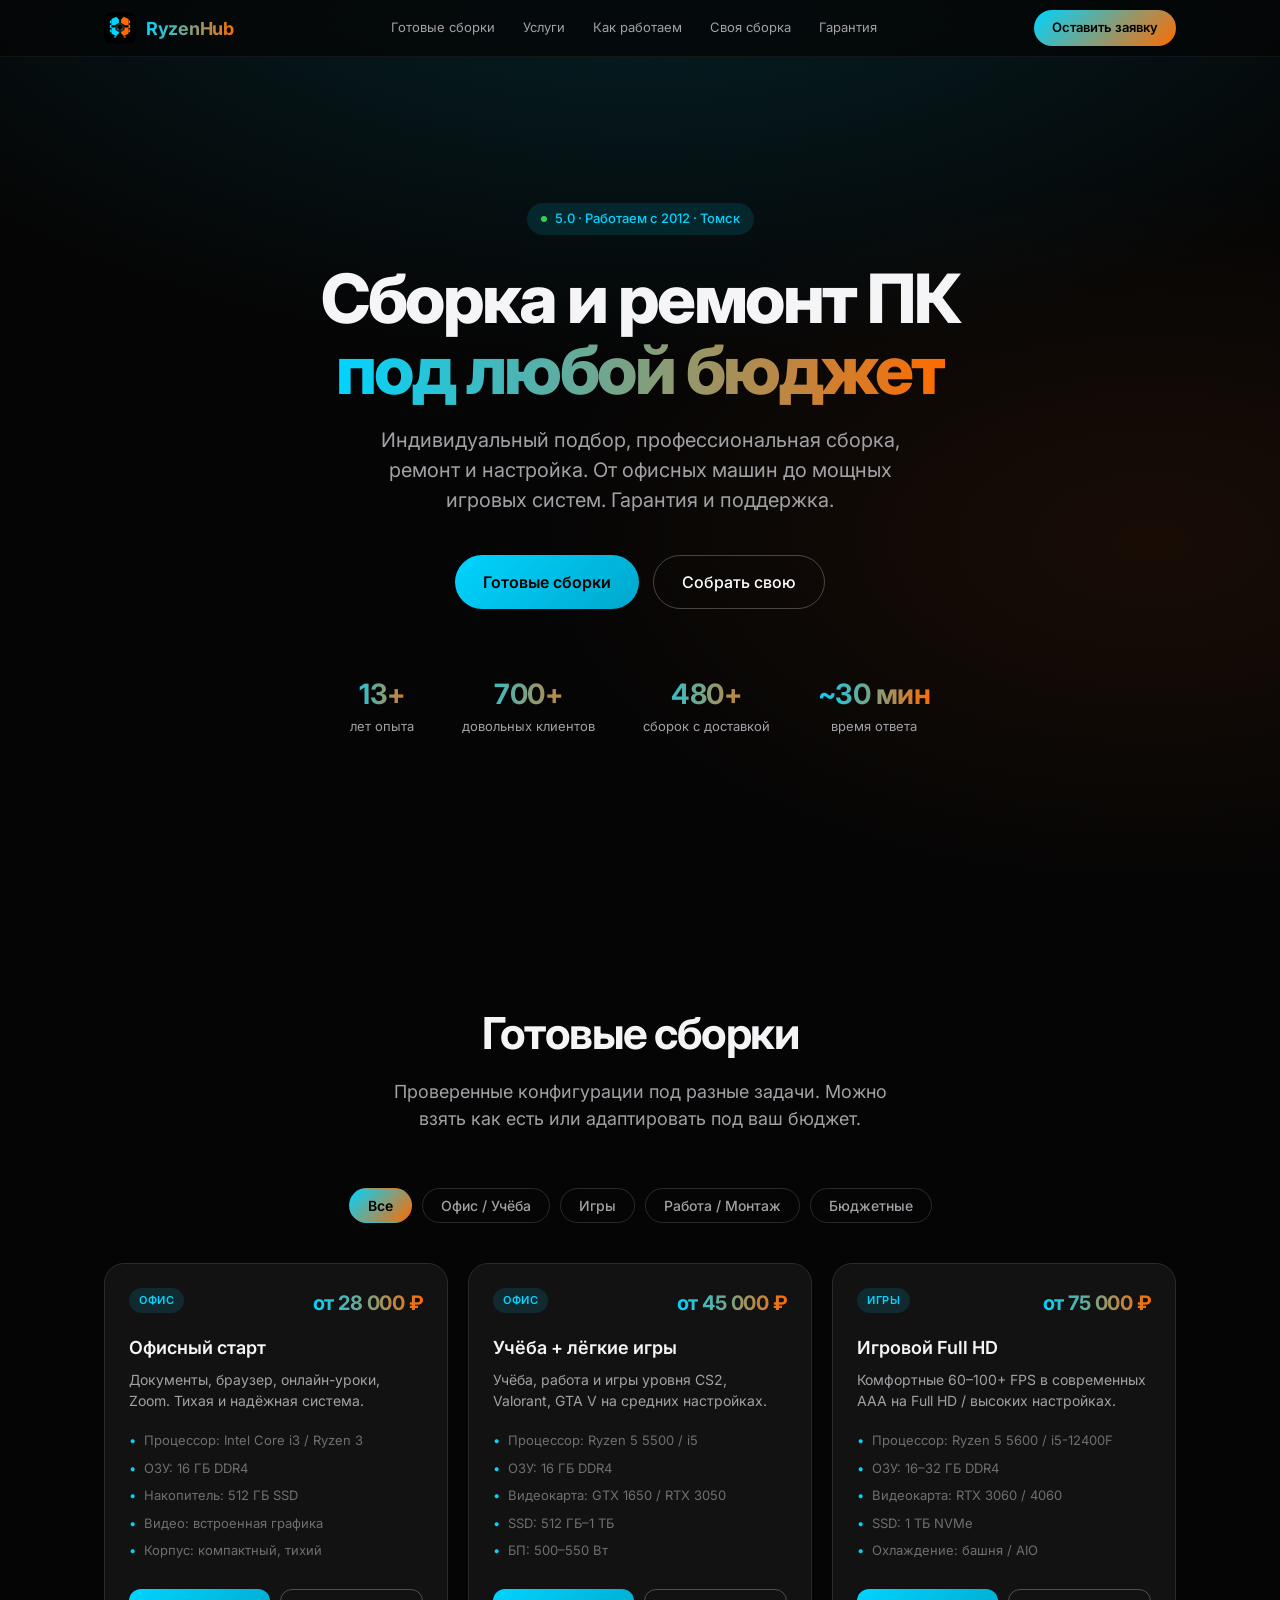
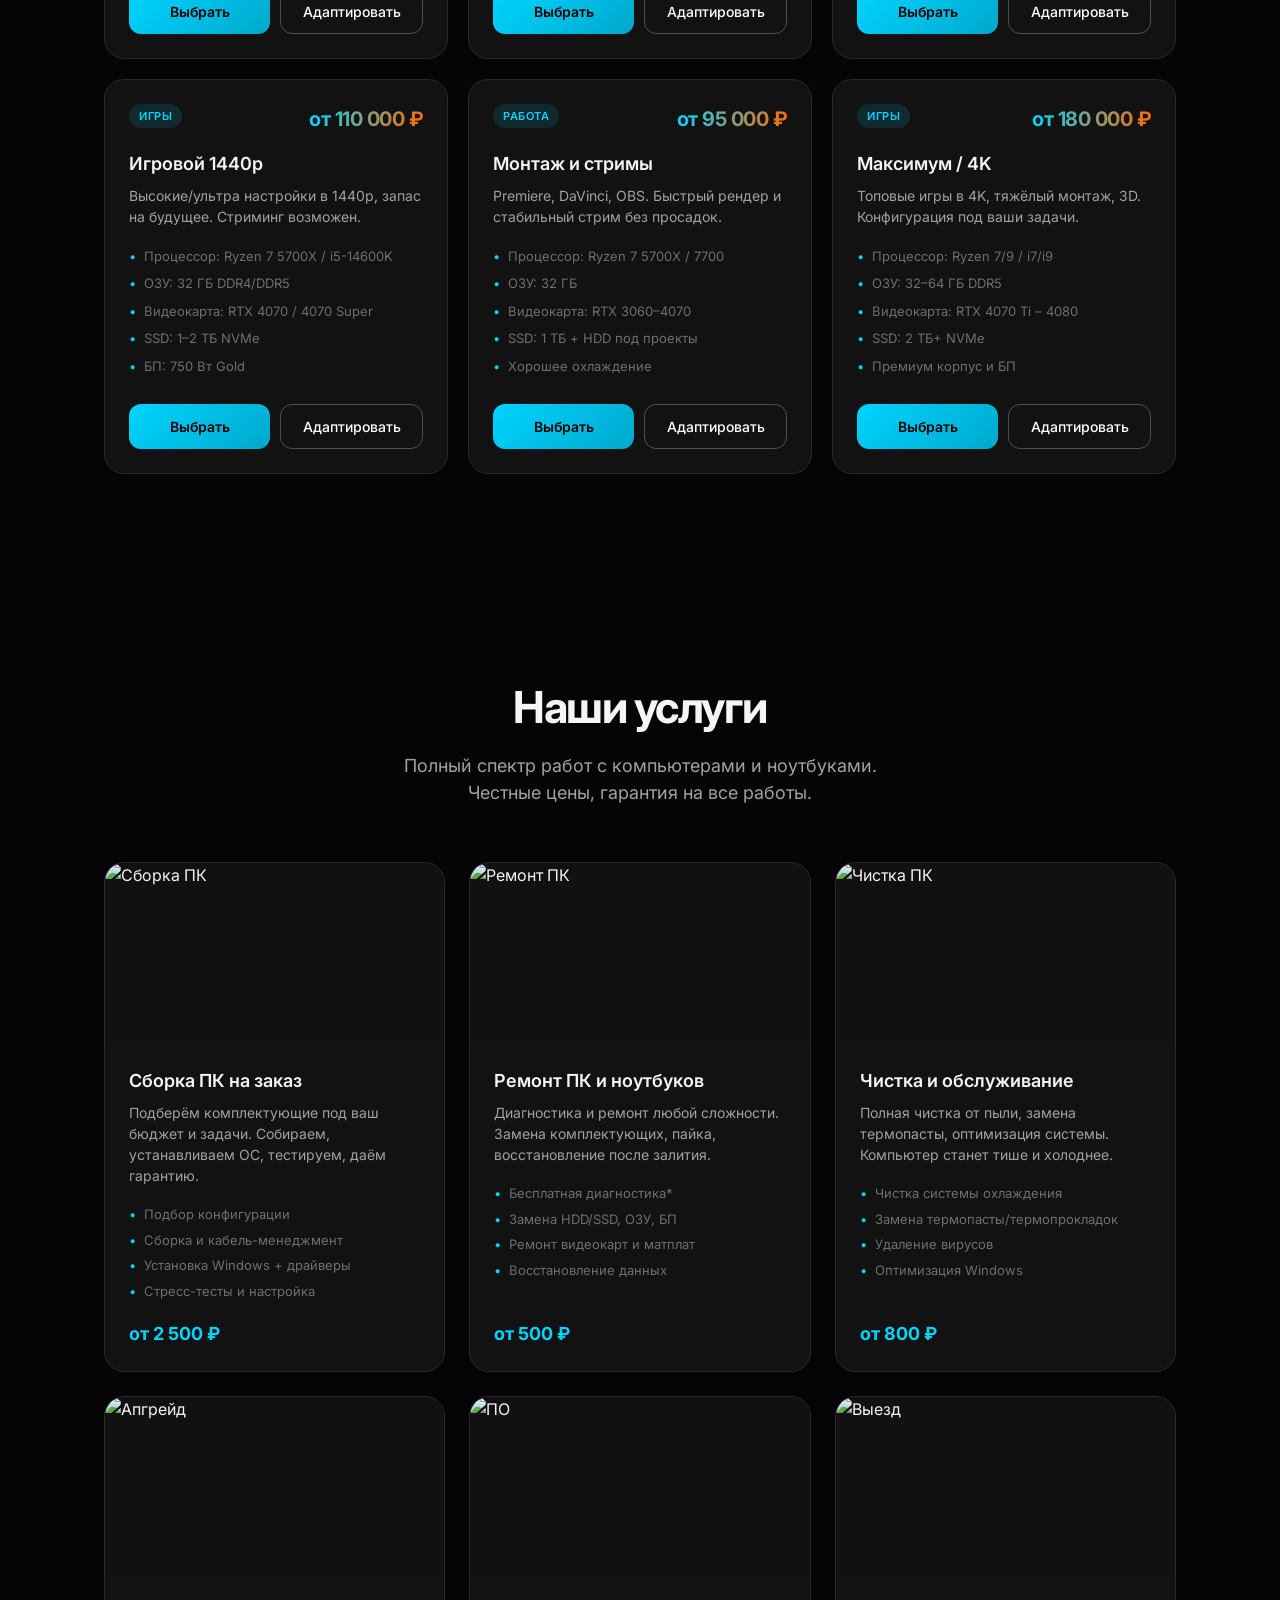
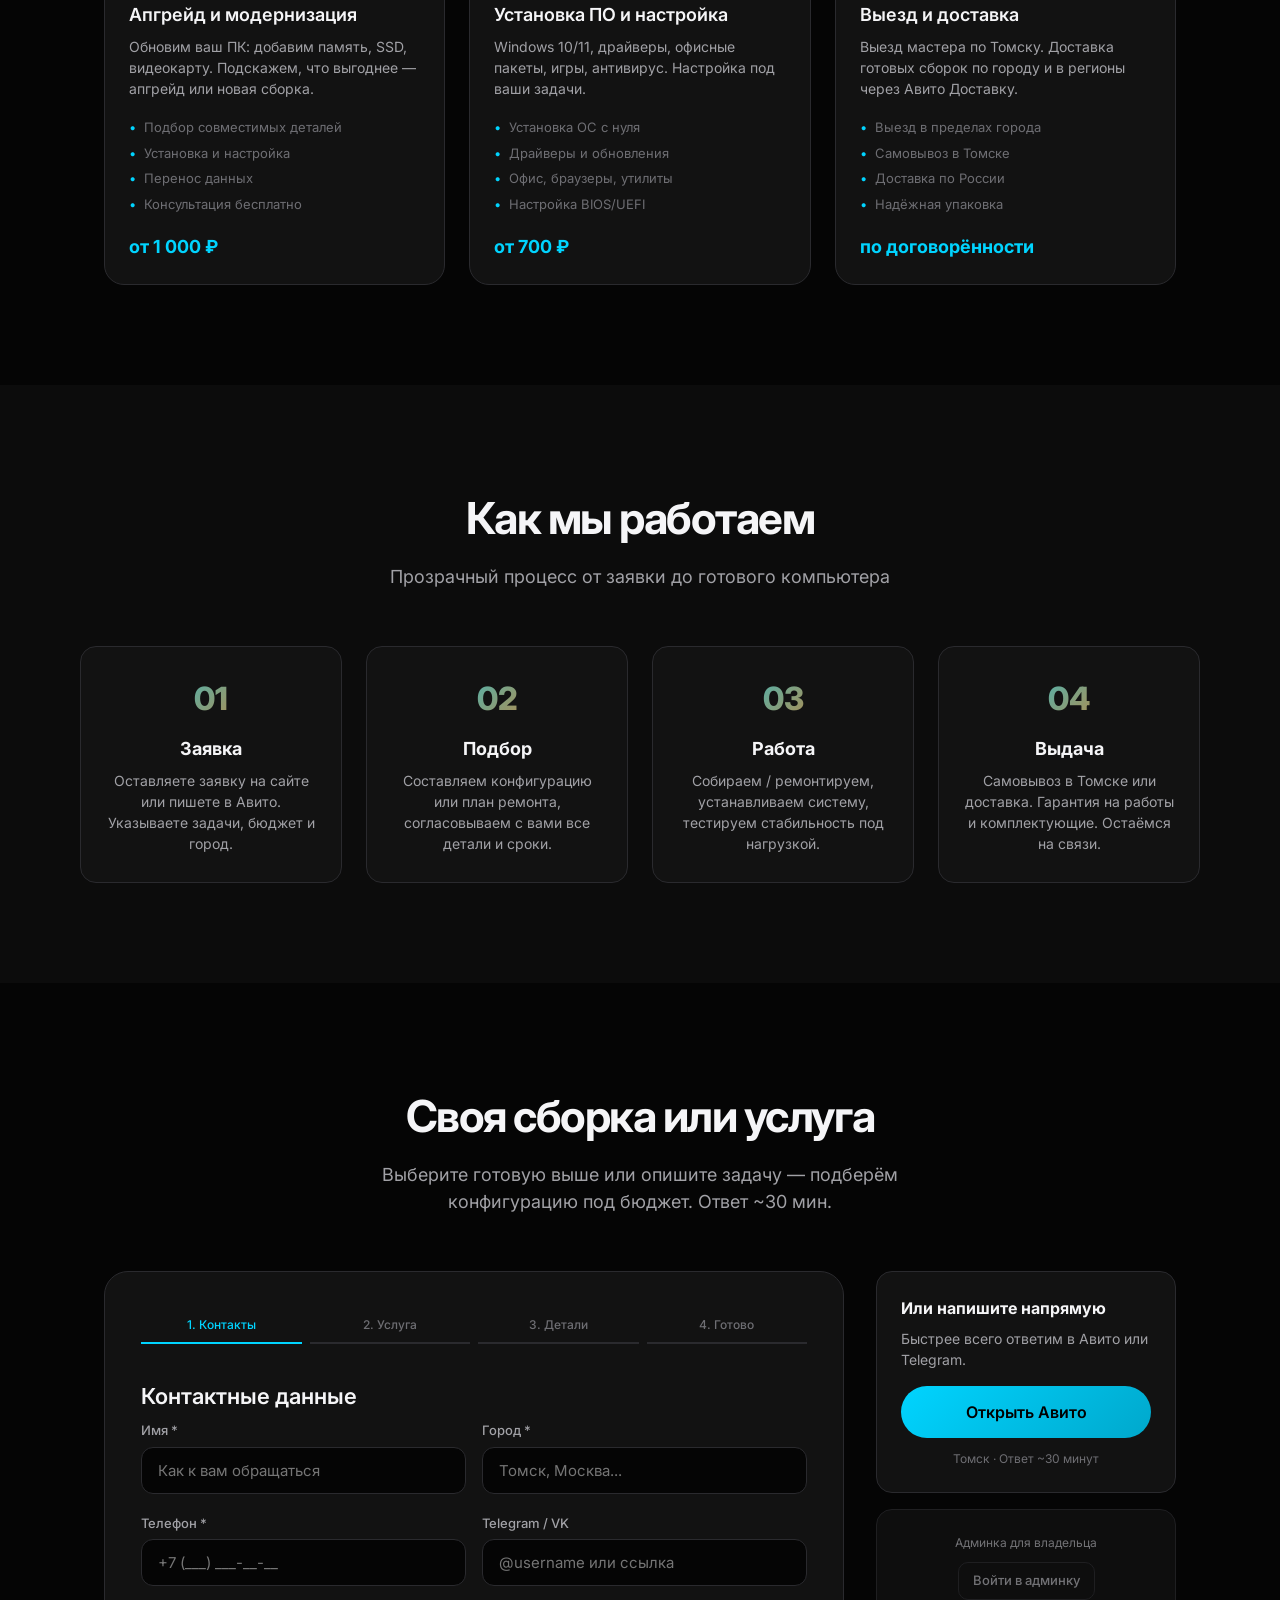
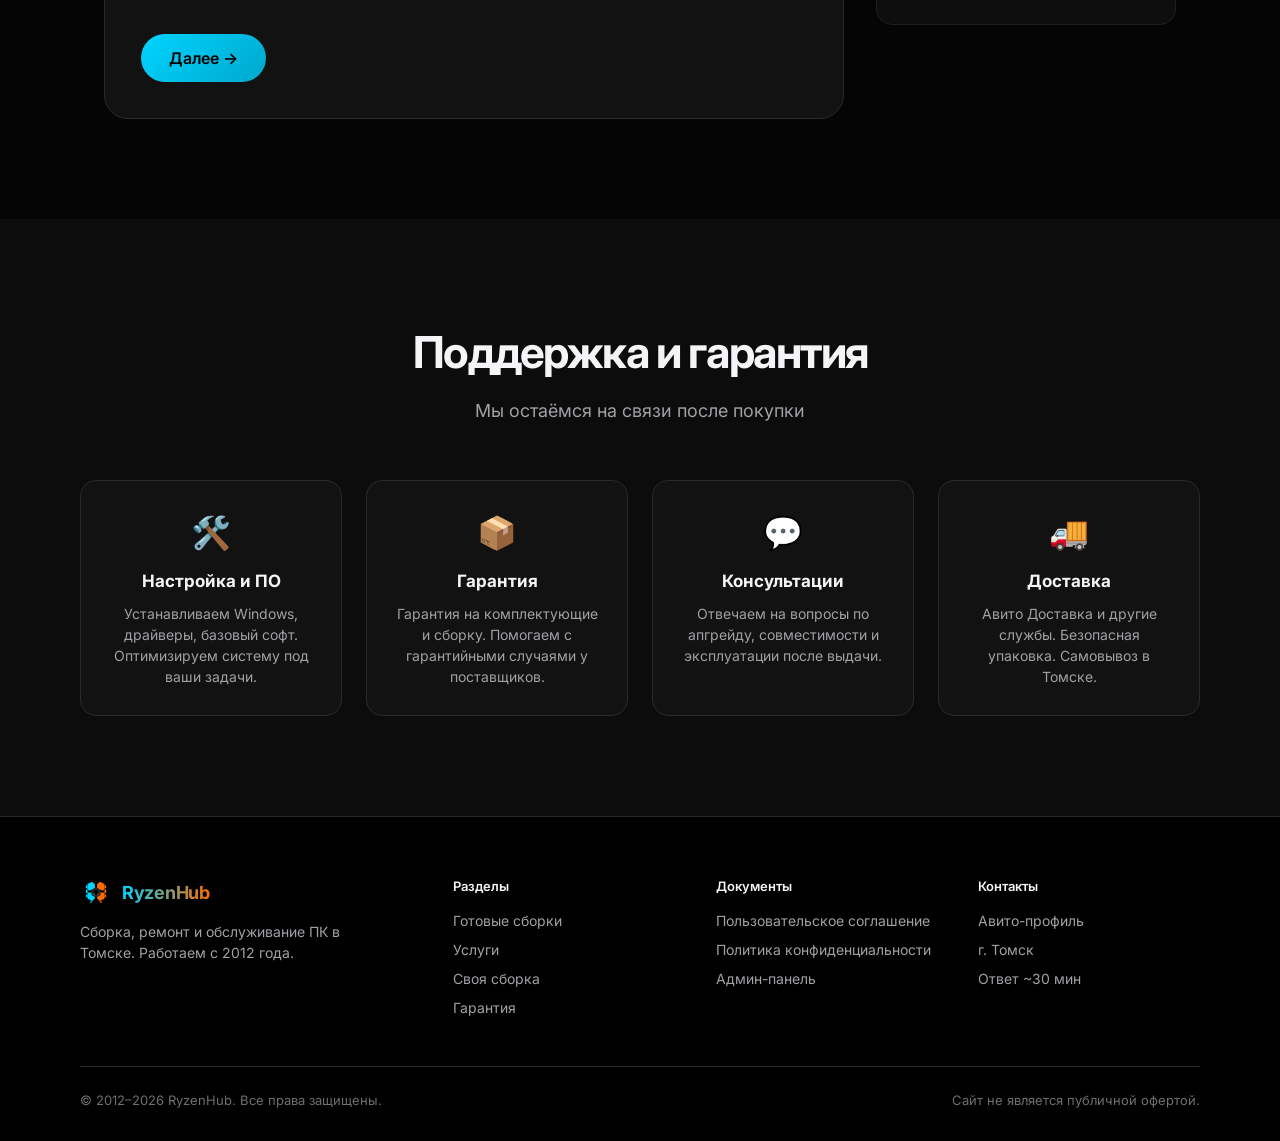
==== index.html @ 4b6b9cd9 "Add files via upload" ====
<!DOCTYPE html>
<html lang="ru">
<head>
  <meta charset="UTF-8">
  <meta name="viewport" content="width=device-width, initial-scale=1.0">
  <title>RyzenHub — Сборка и ремонт ПК в Томске | Под любой бюджет</title>
  <meta name="description" content="Профессиональная сборка, ремонт и обслуживание компьютеров в Томске. Подбор комплектующих, чистка, установка Windows, апгрейд. Гарантия. Работаем с 2012 года.">
  <meta property="og:title" content="RyzenHub — Сборка и ремонт ПК">
  <meta property="og:description" content="Сборка ПК на заказ, ремонт, чистка, апгрейд. Томск и вся Россия.">
  <meta property="og:type" content="website">
  <link rel="preconnect" href="https://fonts.googleapis.com">
  <link href="https://fonts.googleapis.com/css2?family=Inter:wght@300;400;500;600;700;800&display=swap" rel="stylesheet">
  <link rel="stylesheet" href="styles.css">
  <link rel="icon" href="data:image/svg+xml,<svg xmlns='http://www.w3.org/2000/svg' viewBox='0 0 100 100'><circle cx='50' cy='50' r='45' fill='%23000'/><path d='M30 40 L50 25 L70 40 L70 60 L50 75 L30 60 Z' fill='%2300d4ff'/><path d='M50 25 L70 40 L70 60 L50 75' fill='%23ff6b00'/></svg>">
</head>
<body>
  <header class="header">
    <nav class="nav">
      <a href="index.html" class="logo">
        <img src="logo.svg" alt="RyzenHub" class="logo-img" onerror="this.style.display='none'">
        <span class="logo-text">RyzenHub</span>
      </a>
      <div class="nav-links">
        <a href="#builds">Готовые сборки</a>
        <a href="#services">Услуги</a>
        <a href="#process">Как работаем</a>
        <a href="#order">Своя сборка</a>
        <a href="#support">Гарантия</a>
      </div>
      <a href="#order" class="nav-cta">Оставить заявку</a>
      <button class="mobile-menu-btn" id="mobileMenuBtn" aria-label="Меню">
        <span></span><span></span><span></span>
      </button>
    </nav>
    <div class="mobile-menu" id="mobileMenu">
      <a href="#builds">Готовые сборки</a>
      <a href="#services">Услуги</a>
      <a href="#process">Как работаем</a>
      <a href="#order">Своя сборка</a>
      <a href="#support">Гарантия</a>
      <a href="#order" class="nav-cta">Оставить заявку</a>
    </div>
  </header>

  <section class="hero">
    <div class="hero-bg"></div>
    <div class="hero-content">
      <div class="hero-badge">
        <span class="badge-dot"></span>
        5.0 · Работаем с 2012 · Томск
      </div>
      <h1>Сборка и ремонт ПК<br><span class="gradient-text">под любой бюджет</span></h1>
      <p class="hero-subtitle">
        Индивидуальный подбор, профессиональная сборка, ремонт и настройка.
        От офисных машин до мощных игровых систем. Гарантия и поддержка.
      </p>
      <div class="hero-buttons">
        <a href="#builds" class="btn btn-primary">Готовые сборки</a>
        <a href="#order" class="btn btn-secondary">Собрать свою</a>
      </div>
      <div class="hero-stats">
        <div class="stat">
          <div class="stat-value">13+</div>
          <div class="stat-label">лет опыта</div>
        </div>
        <div class="stat">
          <div class="stat-value">700+</div>
          <div class="stat-label">довольных клиентов</div>
        </div>
        <div class="stat">
          <div class="stat-value">480+</div>
          <div class="stat-label">сборок с доставкой</div>
        </div>
        <div class="stat">
          <div class="stat-value">~30 мин</div>
          <div class="stat-label">время ответа</div>
        </div>
      </div>
    </div>
  </section>

  <section class="section" id="builds">
    <div class="section-header">
      <h2>Готовые сборки</h2>
      <p>Проверенные конфигурации под разные задачи. Можно взять как есть или адаптировать под ваш бюджет.</p>
    </div>

    <div class="builds-filter">
      <button class="filter-btn active" data-filter="all">Все</button>
      <button class="filter-btn" data-filter="office">Офис / Учёба</button>
      <button class="filter-btn" data-filter="gaming">Игры</button>
      <button class="filter-btn" data-filter="workstation">Работа / Монтаж</button>
      <button class="filter-btn" data-filter="budget">Бюджетные</button>
    </div>

    <div class="builds-grid" id="buildsGrid"></div>
  </section>

  <section class="section" id="services">
    <div class="section-header">
      <h2>Наши услуги</h2>
      <p>Полный спектр работ с компьютерами и ноутбуками. Честные цены, гарантия на все работы.</p>
    </div>

    <div class="services-grid">
      <article class="service-card">
        <div class="service-img">
          <img src="https://images.unsplash.com/photo-1593640408182-31c70c8268f5?w=600&q=80" alt="Сборка ПК" loading="lazy">
        </div>
        <div class="service-body">
          <h3>Сборка ПК на заказ</h3>
          <p>Подберём комплектующие под ваш бюджет и задачи. Собираем, устанавливаем ОС, тестируем, даём гарантию.</p>
          <ul class="service-list">
            <li>Подбор конфигурации</li>
            <li>Сборка и кабель-менеджмент</li>
            <li>Установка Windows + драйверы</li>
            <li>Стресс-тесты и настройка</li>
          </ul>
          <div class="service-price">от 2 500 ₽</div>
        </div>
      </article>

      <article class="service-card">
        <div class="service-img">
          <img src="https://images.unsplash.com/photo-1587202372775-e229f172b9d7?w=600&q=80" alt="Ремонт ПК" loading="lazy">
        </div>
        <div class="service-body">
          <h3>Ремонт ПК и ноутбуков</h3>
          <p>Диагностика и ремонт любой сложности. Замена комплектующих, пайка, восстановление после залития.</p>
          <ul class="service-list">
            <li>Бесплатная диагностика*</li>
            <li>Замена HDD/SSD, ОЗУ, БП</li>
            <li>Ремонт видеокарт и матплат</li>
            <li>Восстановление данных</li>
          </ul>
          <div class="service-price">от 500 ₽</div>
        </div>
      </article>

      <article class="service-card">
        <div class="service-img">
          <img src="https://images.unsplash.com/photo-1625842268584-8f3296236761?w=600&q=80" alt="Чистка ПК" loading="lazy">
        </div>
        <div class="service-body">
          <h3>Чистка и обслуживание</h3>
          <p>Полная чистка от пыли, замена термопасты, оптимизация системы. Компьютер станет тише и холоднее.</p>
          <ul class="service-list">
            <li>Чистка системы охлаждения</li>
            <li>Замена термопасты/термопрокладок</li>
            <li>Удаление вирусов</li>
            <li>Оптимизация Windows</li>
          </ul>
          <div class="service-price">от 800 ₽</div>
        </div>
      </article>

      <article class="service-card">
        <div class="service-img">
          <img src="https://images.unsplash.com/photo-1518770660439-4636190af475?w=600&q=80" alt="Апгрейд" loading="lazy">
        </div>
        <div class="service-body">
          <h3>Апгрейд и модернизация</h3>
          <p>Обновим ваш ПК: добавим память, SSD, видеокарту. Подскажем, что выгоднее — апгрейд или новая сборка.</p>
          <ul class="service-list">
            <li>Подбор совместимых деталей</li>
            <li>Установка и настройка</li>
            <li>Перенос данных</li>
            <li>Консультация бесплатно</li>
          </ul>
          <div class="service-price">от 1 000 ₽</div>
        </div>
      </article>

      <article class="service-card">
        <div class="service-img">
          <img src="https://images.unsplash.com/photo-1550751827-4bd374c3f58b?w=600&q=80" alt="ПО" loading="lazy">
        </div>
        <div class="service-body">
          <h3>Установка ПО и настройка</h3>
          <p>Windows 10/11, драйверы, офисные пакеты, игры, антивирус. Настройка под ваши задачи.</p>
          <ul class="service-list">
            <li>Установка ОС с нуля</li>
            <li>Драйверы и обновления</li>
            <li>Офис, браузеры, утилиты</li>
            <li>Настройка BIOS/UEFI</li>
          </ul>
          <div class="service-price">от 700 ₽</div>
        </div>
      </article>

      <article class="service-card">
        <div class="service-img">
          <img src="https://images.unsplash.com/photo-1544197150-b99a576b4d3a?w=600&q=80" alt="Выезд" loading="lazy">
        </div>
        <div class="service-body">
          <h3>Выезд и доставка</h3>
          <p>Выезд мастера по Томску. Доставка готовых сборок по городу и в регионы через Авито Доставку.</p>
          <ul class="service-list">
            <li>Выезд в пределах города</li>
            <li>Самовывоз в Томске</li>
            <li>Доставка по России</li>
            <li>Надёжная упаковка</li>
          </ul>
          <div class="service-price">по договорённости</div>
        </div>
      </article>
    </div>
  </section>

  <section class="section section-dark" id="process">
    <div class="section-header">
      <h2>Как мы работаем</h2>
      <p>Прозрачный процесс от заявки до готового компьютера</p>
    </div>
    <div class="process-grid">
      <div class="process-step">
        <div class="process-num">01</div>
        <h3>Заявка</h3>
        <p>Оставляете заявку на сайте или пишете в Авито. Указываете задачи, бюджет и город.</p>
      </div>
      <div class="process-step">
        <div class="process-num">02</div>
        <h3>Подбор</h3>
        <p>Составляем конфигурацию или план ремонта, согласовываем с вами все детали и сроки.</p>
      </div>
      <div class="process-step">
        <div class="process-num">03</div>
        <h3>Работа</h3>
        <p>Собираем / ремонтируем, устанавливаем систему, тестируем стабильность под нагрузкой.</p>
      </div>
      <div class="process-step">
        <div class="process-num">04</div>
        <h3>Выдача</h3>
        <p>Самовывоз в Томске или доставка. Гарантия на работы и комплектующие. Остаёмся на связи.</p>
      </div>
    </div>
  </section>

  <section class="section" id="order">
    <div class="section-header">
      <h2>Своя сборка или услуга</h2>
      <p>Выберите готовую выше или опишите задачу — подберём конфигурацию под бюджет. Ответ ~30 мин.</p>
    </div>

    <div class="form-container">
      <form id="orderForm" class="order-form">
        <div class="form-progress">
          <div class="progress-step active" data-step="1">1. Контакты</div>
          <div class="progress-step" data-step="2">2. Услуга</div>
          <div class="progress-step" data-step="3">3. Детали</div>
          <div class="progress-step" data-step="4">4. Готово</div>
        </div>

        <div class="form-step active" data-step="1">
          <h3>Контактные данные</h3>
          <div class="form-row">
            <div class="form-group">
              <label for="name">Имя *</label>
              <input type="text" id="name" name="name" placeholder="Как к вам обращаться" required>
            </div>
            <div class="form-group">
              <label for="city">Город *</label>
              <input type="text" id="city" name="city" placeholder="Томск, Москва..." required>
            </div>
          </div>
          <div class="form-row">
            <div class="form-group">
              <label for="phone">Телефон *</label>
              <input type="tel" id="phone" name="phone" placeholder="+7 (___) ___-__-__" required>
            </div>
            <div class="form-group">
              <label for="telegram">Telegram / VK</label>
              <input type="text" id="telegram" name="telegram" placeholder="@username или ссылка">
            </div>
          </div>
          <div class="form-actions">
            <button type="button" class="btn btn-primary next-step">Далее →</button>
          </div>
        </div>

        <div class="form-step" data-step="2">
          <h3>Какая услуга нужна?</h3>
          <p class="form-hint">Можно выбрать несколько</p>
          <div class="purpose-grid">
            <label class="purpose-card">
              <input type="checkbox" name="service" value="assembly">
              <div class="purpose-content">
                <span class="purpose-icon">🖥️</span>
                <span class="purpose-title">Сборка ПК</span>
              </div>
            </label>
            <label class="purpose-card">
              <input type="checkbox" name="service" value="repair">
              <div class="purpose-content">
                <span class="purpose-icon">🔧</span>
                <span class="purpose-title">Ремонт</span>
              </div>
            </label>
            <label class="purpose-card">
              <input type="checkbox" name="service" value="cleaning">
              <div class="purpose-content">
                <span class="purpose-icon">💨</span>
                <span class="purpose-title">Чистка</span>
              </div>
            </label>
            <label class="purpose-card">
              <input type="checkbox" name="service" value="upgrade">
              <div class="purpose-content">
                <span class="purpose-icon">⬆️</span>
                <span class="purpose-title">Апгрейд</span>
              </div>
            </label>
            <label class="purpose-card">
              <input type="checkbox" name="service" value="software">
              <div class="purpose-content">
                <span class="purpose-icon">💿</span>
                <span class="purpose-title">Установка ПО</span>
              </div>
            </label>
            <label class="purpose-card">
              <input type="checkbox" name="service" value="other">
              <div class="purpose-content">
                <span class="purpose-icon">💬</span>
                <span class="purpose-title">Другое</span>
              </div>
            </label>
          </div>
          <div class="form-actions">
            <button type="button" class="btn btn-secondary prev-step">← Назад</button>
            <button type="button" class="btn btn-primary next-step">Далее →</button>
          </div>
        </div>

        <div class="form-step" data-step="3">
          <h3>Детали и бюджет</h3>
          <div class="form-group">
            <label for="budget">Ориентировочный бюджет (₽)</label>
            <div class="budget-options">
              <label class="budget-option"><input type="radio" name="budget" value="до 30 000"><span>до 30 000</span></label>
              <label class="budget-option"><input type="radio" name="budget" value="30–50 000"><span>30–50 000</span></label>
              <label class="budget-option"><input type="radio" name="budget" value="50–80 000"><span>50–80 000</span></label>
              <label class="budget-option"><input type="radio" name="budget" value="80–120 000"><span>80–120 000</span></label>
              <label class="budget-option"><input type="radio" name="budget" value="120–200 000"><span>120–200 000</span></label>
              <label class="budget-option"><input type="radio" name="budget" value="от 200 000"><span>от 200 000</span></label>
            </div>
          </div>
          <div class="form-group">
            <label for="details">Описание задачи / пожелания</label>
            <textarea id="details" name="details" rows="4" placeholder="Для чего нужен ПК, какие игры/программы, сроки, цвет корпуса, тихая система..."></textarea>
          </div>
          <div class="form-actions">
            <button type="button" class="btn btn-secondary prev-step">← Назад</button>
            <button type="submit" class="btn btn-primary">Отправить заявку</button>
          </div>
        </div>

        <div class="form-step" data-step="4">
          <div class="success-message">
            <div class="success-icon">✓</div>
            <h3>Заявка принята!</h3>
            <p>Мы свяжемся с вами в ближайшее время (обычно в течение 30 минут в рабочее время).</p>
            <p class="success-id">Номер заявки: <strong id="orderId"></strong></p>
            <div class="success-actions">
              <a href="https://www.avito.ru/brands/89dc113e21b44dd1eb09e5841e2e9100" target="_blank" rel="noopener" class="btn btn-primary">Профиль на Авито</a>
              <button type="button" class="btn btn-secondary" id="newOrderBtn">Новая заявка</button>
            </div>
          </div>
        </div>
      </form>

      <div class="orders-side">
        <div class="side-card">
          <h3>Или напишите напрямую</h3>
          <p>Быстрее всего ответим в Авито или Telegram.</p>
          <a href="https://www.avito.ru/brands/89dc113e21b44dd1eb09e5841e2e9100" target="_blank" rel="noopener" class="btn btn-primary btn-block">Открыть Авито</a>
          <p class="side-note">Томск · Ответ ~30 минут</p>
        </div>
        <div class="side-card side-admin">
          <p class="admin-hint">Админка для владельца</p>
          <a href="admin.html" class="btn btn-small">Войти в админку</a>
        </div>
      </div>
    </div>
  </section>

  <section class="section section-dark" id="support">
    <div class="section-header">
      <h2>Поддержка и гарантия</h2>
      <p>Мы остаёмся на связи после покупки</p>
    </div>
    <div class="support-grid">
      <div class="support-item">
        <div class="support-icon">🛠️</div>
        <h3>Настройка и ПО</h3>
        <p>Устанавливаем Windows, драйверы, базовый софт. Оптимизируем систему под ваши задачи.</p>
      </div>
      <div class="support-item">
        <div class="support-icon">📦</div>
        <h3>Гарантия</h3>
        <p>Гарантия на комплектующие и сборку. Помогаем с гарантийными случаями у поставщиков.</p>
      </div>
      <div class="support-item">
        <div class="support-icon">💬</div>
        <h3>Консультации</h3>
        <p>Отвечаем на вопросы по апгрейду, совместимости и эксплуатации после выдачи.</p>
      </div>
      <div class="support-item">
        <div class="support-icon">🚚</div>
        <h3>Доставка</h3>
        <p>Авито Доставка и другие службы. Безопасная упаковка. Самовывоз в Томске.</p>
      </div>
    </div>
  </section>

  <footer class="footer">
    <div class="footer-inner">
      <div class="footer-brand">
        <a href="index.html" class="logo">
          <img src="logo.svg" alt="RyzenHub" class="logo-img" onerror="this.style.display='none'">
          <span class="logo-text">RyzenHub</span>
        </a>
        <p>Сборка, ремонт и обслуживание ПК в Томске. Работаем с 2012 года.</p>
      </div>
      <div class="footer-links">
        <h4>Разделы</h4>
        <a href="#builds">Готовые сборки</a>
        <a href="#services">Услуги</a>
        <a href="#order">Своя сборка</a>
        <a href="#support">Гарантия</a>
      </div>
      <div class="footer-links">
        <h4>Документы</h4>
        <a href="agreement.html">Пользовательское соглашение</a>
        <a href="privacy.html">Политика конфиденциальности</a>
        <a href="admin.html">Админ-панель</a>
      </div>
      <div class="footer-links">
        <h4>Контакты</h4>
        <a href="https://www.avito.ru/brands/89dc113e21b44dd1eb09e5841e2e9100" target="_blank" rel="noopener">Авито-профиль</a>
        <p>г. Томск</p>
        <p>Ответ ~30 мин</p>
      </div>
    </div>
    <div class="footer-bottom">
      <p>© 2012–2026 RyzenHub. Все права защищены.</p>
      <p>Сайт не является публичной офертой.</p>
    </div>
  </footer>

  <script src="app.js"></script>
</body>
</html>
---- styles.css ----
:root {
  --bg: #050505;
  --bg-elevated: #0c0c0c;
  --bg-card: #121212;
  --bg-card-hover: #1a1a1a;
  --text: #f5f5f7;
  --text-secondary: #a1a1a6;
  --text-tertiary: #6e6e73;
  --accent: #00d4ff;
  --accent-2: #ff6b00;
  --accent-hover: #00b8e0;
  --accent-soft: rgba(0, 212, 255, 0.12);
  --orange-soft: rgba(255, 107, 0, 0.12);
  --success: #30d158;
  --border: #2a2a2e;
  --border-light: #3a3a3e;
  --radius: 16px;
  --radius-sm: 10px;
  --radius-full: 980px;
  --shadow: 0 8px 32px rgba(0, 0, 0, 0.5);
  --transition: 0.25s cubic-bezier(0.25, 0.1, 0.25, 1);
}

* { margin: 0; padding: 0; box-sizing: border-box; }

html { scroll-behavior: smooth; }

body {
  font-family: 'Inter', -apple-system, BlinkMacSystemFont, 'Segoe UI', sans-serif;
  background: var(--bg);
  color: var(--text);
  line-height: 1.5;
  -webkit-font-smoothing: antialiased;
}

a { color: inherit; text-decoration: none; }
img { max-width: 100%; display: block; }

/* Header */
.header {
  position: fixed;
  top: 0; left: 0; right: 0;
  z-index: 1000;
  background: rgba(5, 5, 5, 0.8);
  backdrop-filter: saturate(180%) blur(20px);
  -webkit-backdrop-filter: saturate(180%) blur(20px);
  border-bottom: 1px solid rgba(255, 255, 255, 0.06);
}

.nav {
  max-width: 1120px;
  margin: 0 auto;
  padding: 0 24px;
  height: 56px;
  display: flex;
  align-items: center;
  justify-content: space-between;
}

.logo {
  display: flex;
  align-items: center;
  gap: 10px;
  font-weight: 700;
  font-size: 18px;
  letter-spacing: -0.3px;
}

.logo-img {
  width: 32px;
  height: 32px;
  border-radius: 8px;
  object-fit: contain;
  background: #000;
}

.logo-text {
  background: linear-gradient(90deg, var(--accent), var(--accent-2));
  -webkit-background-clip: text;
  -webkit-text-fill-color: transparent;
  background-clip: text;
}

.nav-links {
  display: flex;
  gap: 28px;
  font-size: 13px;
  color: var(--text-secondary);
}

.nav-links a:hover { color: var(--text); }

.nav-cta {
  background: linear-gradient(135deg, var(--accent), var(--accent-2));
  color: #000;
  padding: 8px 18px;
  border-radius: var(--radius-full);
  font-size: 13px;
  font-weight: 600;
  transition: transform var(--transition), opacity var(--transition);
}

.nav-cta:hover { transform: scale(1.03); opacity: 0.95; }

.mobile-menu-btn {
  display: none;
  flex-direction: column;
  gap: 5px;
  background: none;
  border: none;
  cursor: pointer;
  padding: 4px;
}

.mobile-menu-btn span {
  width: 20px;
  height: 1.5px;
  background: var(--text);
  transition: var(--transition);
}

.mobile-menu {
  display: none;
  flex-direction: column;
  padding: 16px 24px 24px;
  background: var(--bg);
  border-top: 1px solid var(--border);
  gap: 16px;
}

.mobile-menu a { font-size: 15px; color: var(--text-secondary); }
.mobile-menu a:hover { color: var(--text); }
.mobile-menu .nav-cta { display: inline-block; text-align: center; margin-top: 8px; color: #000; }

/* Hero */
.hero {
  min-height: 100vh;
  display: flex;
  align-items: center;
  justify-content: center;
  padding: 120px 24px 80px;
  position: relative;
  overflow: hidden;
}

.hero-bg {
  position: absolute;
  inset: 0;
  background:
    radial-gradient(ellipse 70% 50% at 50% -10%, rgba(0, 212, 255, 0.15), transparent),
    radial-gradient(ellipse 50% 40% at 90% 60%, rgba(255, 107, 0, 0.08), transparent),
    var(--bg);
  pointer-events: none;
}

.hero-content {
  max-width: 820px;
  text-align: center;
  position: relative;
  z-index: 1;
}

.hero-badge {
  display: inline-flex;
  align-items: center;
  gap: 8px;
  background: var(--accent-soft);
  color: var(--accent);
  padding: 6px 14px;
  border-radius: var(--radius-full);
  font-size: 13px;
  font-weight: 500;
  margin-bottom: 28px;
}

.badge-dot {
  width: 6px;
  height: 6px;
  background: var(--success);
  border-radius: 50%;
  animation: pulse 2s infinite;
}

@keyframes pulse {
  0%, 100% { opacity: 1; }
  50% { opacity: 0.4; }
}

.hero h1 {
  font-size: clamp(40px, 8vw, 68px);
  font-weight: 800;
  letter-spacing: -2.5px;
  line-height: 1.05;
  margin-bottom: 20px;
}

.gradient-text {
  background: linear-gradient(90deg, var(--accent), var(--accent-2));
  -webkit-background-clip: text;
  -webkit-text-fill-color: transparent;
  background-clip: text;
}

.hero-subtitle {
  font-size: clamp(16px, 2.2vw, 20px);
  color: var(--text-secondary);
  max-width: 560px;
  margin: 0 auto 40px;
  line-height: 1.5;
}

.hero-buttons {
  display: flex;
  gap: 14px;
  justify-content: center;
  flex-wrap: wrap;
  margin-bottom: 64px;
}

.btn {
  display: inline-flex;
  align-items: center;
  justify-content: center;
  padding: 14px 28px;
  border-radius: var(--radius-full);
  font-size: 16px;
  font-weight: 500;
  border: none;
  cursor: pointer;
  transition: all var(--transition);
  font-family: inherit;
}

.btn-primary {
  background: linear-gradient(135deg, var(--accent), #00a8cc);
  color: #000;
  font-weight: 600;
}

.btn-primary:hover {
  transform: scale(1.03);
  box-shadow: 0 0 24px rgba(0, 212, 255, 0.35);
}

.btn-secondary {
  background: transparent;
  color: white;
  border: 1px solid rgba(255, 255, 255, 0.25);
}

.btn-secondary:hover {
  border-color: rgba(255, 255, 255, 0.5);
  background: rgba(255, 255, 255, 0.05);
}

.btn-small {
  padding: 8px 14px;
  font-size: 13px;
  background: var(--bg-card);
  color: var(--text-secondary);
  border: 1px solid var(--border);
  border-radius: var(--radius-sm);
}

.btn-small:hover { color: var(--text); border-color: var(--border-light); }

.btn-block { width: 100%; }

.hero-stats {
  display: flex;
  justify-content: center;
  gap: 48px;
  flex-wrap: wrap;
}

.stat-value {
  font-size: 28px;
  font-weight: 700;
  letter-spacing: -0.5px;
  background: linear-gradient(90deg, var(--accent), var(--accent-2));
  -webkit-background-clip: text;
  -webkit-text-fill-color: transparent;
  background-clip: text;
}

.stat-label {
  font-size: 13px;
  color: var(--text-secondary);
  margin-top: 2px;
}

/* Sections */
.section {
  padding: 100px 24px;
  max-width: 1120px;
  margin: 0 auto;
}

.section-dark {
  background: var(--bg-elevated);
  max-width: none;
  padding: 100px 24px;
}

.section-dark > * {
  max-width: 1120px;
  margin-left: auto;
  margin-right: auto;
}

.section-header {
  text-align: center;
  margin-bottom: 56px;
}

.section-header h2 {
  font-size: clamp(32px, 5vw, 44px);
  font-weight: 700;
  letter-spacing: -1.5px;
  margin-bottom: 12px;
}

.section-header p {
  font-size: 18px;
  color: var(--text-secondary);
  max-width: 520px;
  margin: 0 auto;
}

/* Services */
.services-grid {
  display: grid;
  grid-template-columns: repeat(auto-fill, minmax(320px, 1fr));
  gap: 24px;
}

.service-card {
  background: var(--bg-card);
  border: 1px solid var(--border);
  border-radius: 20px;
  overflow: hidden;
  transition: transform var(--transition), border-color var(--transition);
  display: flex;
  flex-direction: column;
}

.service-card:hover {
  transform: translateY(-6px);
  border-color: var(--border-light);
  box-shadow: var(--shadow);
}

.service-img {
  height: 180px;
  overflow: hidden;
  background: #111;
}

.service-img img {
  width: 100%;
  height: 100%;
  object-fit: cover;
  transition: transform 0.4s ease;
}

.service-card:hover .service-img img {
  transform: scale(1.05);
}

.service-body {
  padding: 24px;
  flex: 1;
  display: flex;
  flex-direction: column;
}

.service-body h3 {
  font-size: 18px;
  font-weight: 600;
  margin-bottom: 8px;
}

.service-body > p {
  font-size: 14px;
  color: var(--text-secondary);
  margin-bottom: 16px;
  line-height: 1.5;
}

.service-list {
  list-style: none;
  font-size: 13px;
  color: var(--text-tertiary);
  margin-bottom: 16px;
  flex: 1;
}

.service-list li {
  padding: 3px 0;
  display: flex;
  gap: 8px;
}

.service-list li::before {
  content: "•";
  color: var(--accent);
}

.service-price {
  font-size: 18px;
  font-weight: 700;
  color: var(--accent);
  margin-top: auto;
}

/* Process */
.process-grid {
  display: grid;
  grid-template-columns: repeat(auto-fit, minmax(220px, 1fr));
  gap: 24px;
}

.process-step {
  background: var(--bg-card);
  border: 1px solid var(--border);
  border-radius: 16px;
  padding: 28px 24px;
  text-align: center;
}

.process-num {
  font-size: 32px;
  font-weight: 800;
  background: linear-gradient(135deg, var(--accent), var(--accent-2));
  -webkit-background-clip: text;
  -webkit-text-fill-color: transparent;
  background-clip: text;
  margin-bottom: 12px;
}

.process-step h3 {
  font-size: 18px;
  margin-bottom: 8px;
}

.process-step p {
  font-size: 14px;
  color: var(--text-secondary);
}

/* Form */
.form-container {
  display: grid;
  grid-template-columns: 1fr 300px;
  gap: 32px;
  align-items: start;
}

@media (max-width: 900px) {
  .form-container { grid-template-columns: 1fr; }
}

.order-form {
  background: var(--bg-card);
  border: 1px solid var(--border);
  border-radius: 24px;
  padding: 36px;
}

.form-progress {
  display: flex;
  gap: 8px;
  margin-bottom: 36px;
  flex-wrap: wrap;
}

.progress-step {
  flex: 1;
  min-width: 90px;
  text-align: center;
  font-size: 12px;
  font-weight: 500;
  color: var(--text-tertiary);
  padding: 8px 4px;
  border-bottom: 2px solid var(--border);
  transition: all var(--transition);
}

.progress-step.active {
  color: var(--accent);
  border-bottom-color: var(--accent);
}

.progress-step.done {
  color: var(--success);
  border-bottom-color: var(--success);
}

.form-step { display: none; }
.form-step.active {
  display: block;
  animation: fadeIn 0.3s ease;
}

@keyframes fadeIn {
  from { opacity: 0; transform: translateY(8px); }
  to { opacity: 1; transform: translateY(0); }
}

.form-step h3 {
  font-size: 22px;
  font-weight: 600;
  margin-bottom: 8px;
}

.form-hint {
  font-size: 14px;
  color: var(--text-secondary);
  margin-bottom: 24px;
}

.form-row {
  display: grid;
  grid-template-columns: 1fr 1fr;
  gap: 16px;
}

@media (max-width: 600px) {
  .form-row { grid-template-columns: 1fr; }
}

.form-group { margin-bottom: 20px; }

.form-group label {
  display: block;
  font-size: 13px;
  font-weight: 500;
  color: var(--text-secondary);
  margin-bottom: 6px;
}

.form-group input,
.form-group select,
.form-group textarea {
  width: 100%;
  background: var(--bg);
  border: 1px solid var(--border);
  border-radius: 12px;
  padding: 13px 16px;
  color: var(--text);
  font-size: 15px;
  font-family: inherit;
  transition: border-color var(--transition);
}

.form-group input:focus,
.form-group select:focus,
.form-group textarea:focus {
  outline: none;
  border-color: var(--accent);
}

.form-group textarea {
  resize: vertical;
  min-height: 100px;
}

.purpose-grid {
  display: grid;
  grid-template-columns: repeat(auto-fill, minmax(140px, 1fr));
  gap: 12px;
  margin-bottom: 24px;
}

.purpose-card { cursor: pointer; }
.purpose-card input { display: none; }

.purpose-content {
  display: flex;
  flex-direction: column;
  align-items: center;
  text-align: center;
  padding: 18px 10px;
  background: var(--bg);
  border: 1px solid var(--border);
  border-radius: 14px;
  transition: all var(--transition);
  height: 100%;
}

.purpose-card input:checked + .purpose-content {
  border-color: var(--accent);
  background: var(--accent-soft);
}

.purpose-icon { font-size: 26px; margin-bottom: 6px; }
.purpose-title { font-size: 13px; font-weight: 600; }

.budget-options {
  display: grid;
  grid-template-columns: repeat(auto-fill, minmax(140px, 1fr));
  gap: 10px;
}

.budget-option {
  cursor: pointer;
}

.budget-option input { display: none; }

.budget-option span {
  display: block;
  text-align: center;
  padding: 12px;
  background: var(--bg);
  border: 1px solid var(--border);
  border-radius: 12px;
  font-size: 13px;
  transition: all var(--transition);
}

.budget-option input:checked + span {
  border-color: var(--accent);
  background: var(--accent-soft);
  color: var(--accent);
}

.form-actions {
  display: flex;
  gap: 12px;
  margin-top: 28px;
  flex-wrap: wrap;
}

.success-message {
  text-align: center;
  padding: 40px 20px;
}

.success-icon {
  width: 64px;
  height: 64px;
  background: var(--success);
  color: #000;
  font-size: 32px;
  font-weight: 700;
  border-radius: 50%;
  display: flex;
  align-items: center;
  justify-content: center;
  margin: 0 auto 20px;
}

.success-id {
  margin: 16px 0 28px;
  color: var(--text-secondary);
}

.success-actions {
  display: flex;
  gap: 12px;
  justify-content: center;
  flex-wrap: wrap;
}

/* Side cards */
.orders-side {
  display: flex;
  flex-direction: column;
  gap: 16px;
}

.side-card {
  background: var(--bg-card);
  border: 1px solid var(--border);
  border-radius: 16px;
  padding: 24px;
}

.side-card h3 {
  font-size: 16px;
  margin-bottom: 8px;
}

.side-card p {
  font-size: 14px;
  color: var(--text-secondary);
  margin-bottom: 16px;
}

.side-note {
  font-size: 12px !important;
  color: var(--text-tertiary) !important;
  margin-top: 12px;
  margin-bottom: 0 !important;
  text-align: center;
}

.side-admin {
  text-align: center;
  opacity: 0.7;
}

.admin-hint {
  font-size: 12px !important;
  margin-bottom: 10px !important;
}

/* Support */
.support-grid {
  display: grid;
  grid-template-columns: repeat(auto-fit, minmax(220px, 1fr));
  gap: 24px;
}

.support-item {
  background: var(--bg-card);
  border: 1px solid var(--border);
  border-radius: 16px;
  padding: 28px 24px;
  text-align: center;
}

.support-icon {
  font-size: 32px;
  margin-bottom: 12px;
}

.support-item h3 {
  font-size: 17px;
  margin-bottom: 8px;
}

.support-item p {
  font-size: 14px;
  color: var(--text-secondary);
}

/* Footer */
.footer {
  background: #000;
  border-top: 1px solid var(--border);
  padding: 60px 24px 30px;
}

.footer-inner {
  max-width: 1120px;
  margin: 0 auto;
  display: grid;
  grid-template-columns: 1.5fr 1fr 1fr 1fr;
  gap: 40px;
  margin-bottom: 40px;
}

@media (max-width: 800px) {
  .footer-inner {
    grid-template-columns: 1fr 1fr;
  }
}

@media (max-width: 500px) {
  .footer-inner {
    grid-template-columns: 1fr;
  }
}

.footer-brand p {
  font-size: 14px;
  color: var(--text-secondary);
  margin-top: 12px;
  max-width: 260px;
}

.footer-links h4 {
  font-size: 13px;
  font-weight: 600;
  margin-bottom: 14px;
  color: var(--text);
}

.footer-links a,
.footer-links p {
  display: block;
  font-size: 14px;
  color: var(--text-secondary);
  margin-bottom: 8px;
}

.footer-links a:hover { color: var(--accent); }

.footer-bottom {
  max-width: 1120px;
  margin: 0 auto;
  padding-top: 24px;
  border-top: 1px solid var(--border);
  display: flex;
  justify-content: space-between;
  flex-wrap: wrap;
  gap: 12px;
  font-size: 13px;
  color: var(--text-tertiary);
}

/* Admin page */
.admin-page {
  min-height: 100vh;
  padding: 100px 24px 60px;
  max-width: 900px;
  margin: 0 auto;
}

.admin-login {
  max-width: 360px;
  margin: 80px auto;
  background: var(--bg-card);
  border: 1px solid var(--border);
  border-radius: 20px;
  padding: 36px;
  text-align: center;
}

.admin-login h1 {
  font-size: 24px;
  margin-bottom: 8px;
}

.admin-login p {
  color: var(--text-secondary);
  margin-bottom: 24px;
  font-size: 14px;
}

.admin-login input {
  width: 100%;
  background: var(--bg);
  border: 1px solid var(--border);
  border-radius: 12px;
  padding: 14px 16px;
  color: var(--text);
  font-size: 15px;
  margin-bottom: 16px;
}

.admin-login input:focus {
  outline: none;
  border-color: var(--accent);
}

.orders-table {
  width: 100%;
  border-collapse: collapse;
  margin-top: 24px;
}

.orders-table th,
.orders-table td {
  text-align: left;
  padding: 12px 14px;
  border-bottom: 1px solid var(--border);
  font-size: 14px;
}

.orders-table th {
  color: var(--text-secondary);
  font-weight: 500;
  font-size: 12px;
  text-transform: uppercase;
  letter-spacing: 0.5px;
}

.order-card-admin {
  background: var(--bg-card);
  border: 1px solid var(--border);
  border-radius: 14px;
  padding: 20px;
  margin-bottom: 16px;
}

.order-card-admin .oid {
  font-weight: 700;
  color: var(--accent);
  margin-bottom: 8px;
}

.order-card-admin .meta {
  font-size: 14px;
  color: var(--text-secondary);
  line-height: 1.6;
}

.admin-actions {
  display: flex;
  gap: 12px;
  margin-bottom: 24px;
  flex-wrap: wrap;
}

/* Legal pages */
.legal-page {
  max-width: 720px;
  margin: 0 auto;
  padding: 120px 24px 80px;
}

.legal-page h1 {
  font-size: 32px;
  margin-bottom: 8px;
}

.legal-page .updated {
  color: var(--text-tertiary);
  font-size: 14px;
  margin-bottom: 40px;
}

.legal-page h2 {
  font-size: 20px;
  margin: 32px 0 12px;
}

.legal-page p,
.legal-page li {
  color: var(--text-secondary);
  font-size: 15px;
  line-height: 1.7;
  margin-bottom: 12px;
}

.legal-page ul {
  padding-left: 20px;
  margin-bottom: 16px;
}

/* Mobile */
@media (max-width: 768px) {
  .nav-links, .nav-cta { display: none; }
  .mobile-menu-btn { display: flex; }
  .mobile-menu.open { display: flex; }
  .hero-stats { gap: 28px; }
  .services-grid { grid-template-columns: 1fr; }
}

/* ========== Builds ========== */
.builds-filter {
  display: flex;
  gap: 10px;
  justify-content: center;
  flex-wrap: wrap;
  margin-bottom: 40px;
}

.filter-btn {
  background: transparent;
  border: 1px solid var(--border);
  color: var(--text-secondary);
  padding: 8px 18px;
  border-radius: var(--radius-full);
  font-size: 14px;
  font-weight: 500;
  cursor: pointer;
  transition: all var(--transition);
  font-family: inherit;
}

.filter-btn:hover {
  border-color: var(--border-light);
  color: var(--text);
}

.filter-btn.active {
  background: linear-gradient(135deg, var(--accent), var(--accent-2));
  color: #000;
  border-color: transparent;
  font-weight: 600;
}

.builds-grid {
  display: grid;
  grid-template-columns: repeat(auto-fill, minmax(300px, 1fr));
  gap: 20px;
}

.build-card {
  background: var(--bg-card);
  border: 1px solid var(--border);
  border-radius: 20px;
  overflow: hidden;
  transition: transform var(--transition), border-color var(--transition);
  display: flex;
  flex-direction: column;
}

.build-card:hover {
  transform: translateY(-4px);
  border-color: var(--border-light);
  box-shadow: var(--shadow);
}

.build-card-header {
  padding: 24px 24px 0;
  display: flex;
  justify-content: space-between;
  align-items: flex-start;
}

.build-tag {
  font-size: 11px;
  font-weight: 600;
  text-transform: uppercase;
  letter-spacing: 0.5px;
  padding: 4px 10px;
  border-radius: var(--radius-full);
  background: var(--accent-soft);
  color: var(--accent);
}

.build-price {
  font-size: 20px;
  font-weight: 700;
  letter-spacing: -0.5px;
  background: linear-gradient(90deg, var(--accent), var(--accent-2));
  -webkit-background-clip: text;
  -webkit-text-fill-color: transparent;
  background-clip: text;
}

.build-card-body {
  padding: 16px 24px 24px;
  flex: 1;
}

.build-card-body h3 {
  font-size: 18px;
  font-weight: 600;
  margin-bottom: 8px;
}

.build-card-body p {
  font-size: 14px;
  color: var(--text-secondary);
  margin-bottom: 16px;
  line-height: 1.5;
}

.build-specs {
  list-style: none;
  font-size: 13px;
  color: var(--text-tertiary);
}

.build-specs li {
  padding: 4px 0;
  display: flex;
  gap: 8px;
}

.build-specs li::before {
  content: "•";
  color: var(--accent);
}

.build-card-footer {
  padding: 0 24px 24px;
  display: flex;
  gap: 10px;
}

.build-card-footer .btn {
  flex: 1;
  padding: 11px 16px;
  font-size: 14px;
  border-radius: 12px;
}

@media (max-width: 768px) {
  .builds-grid { grid-template-columns: 1fr; }
}
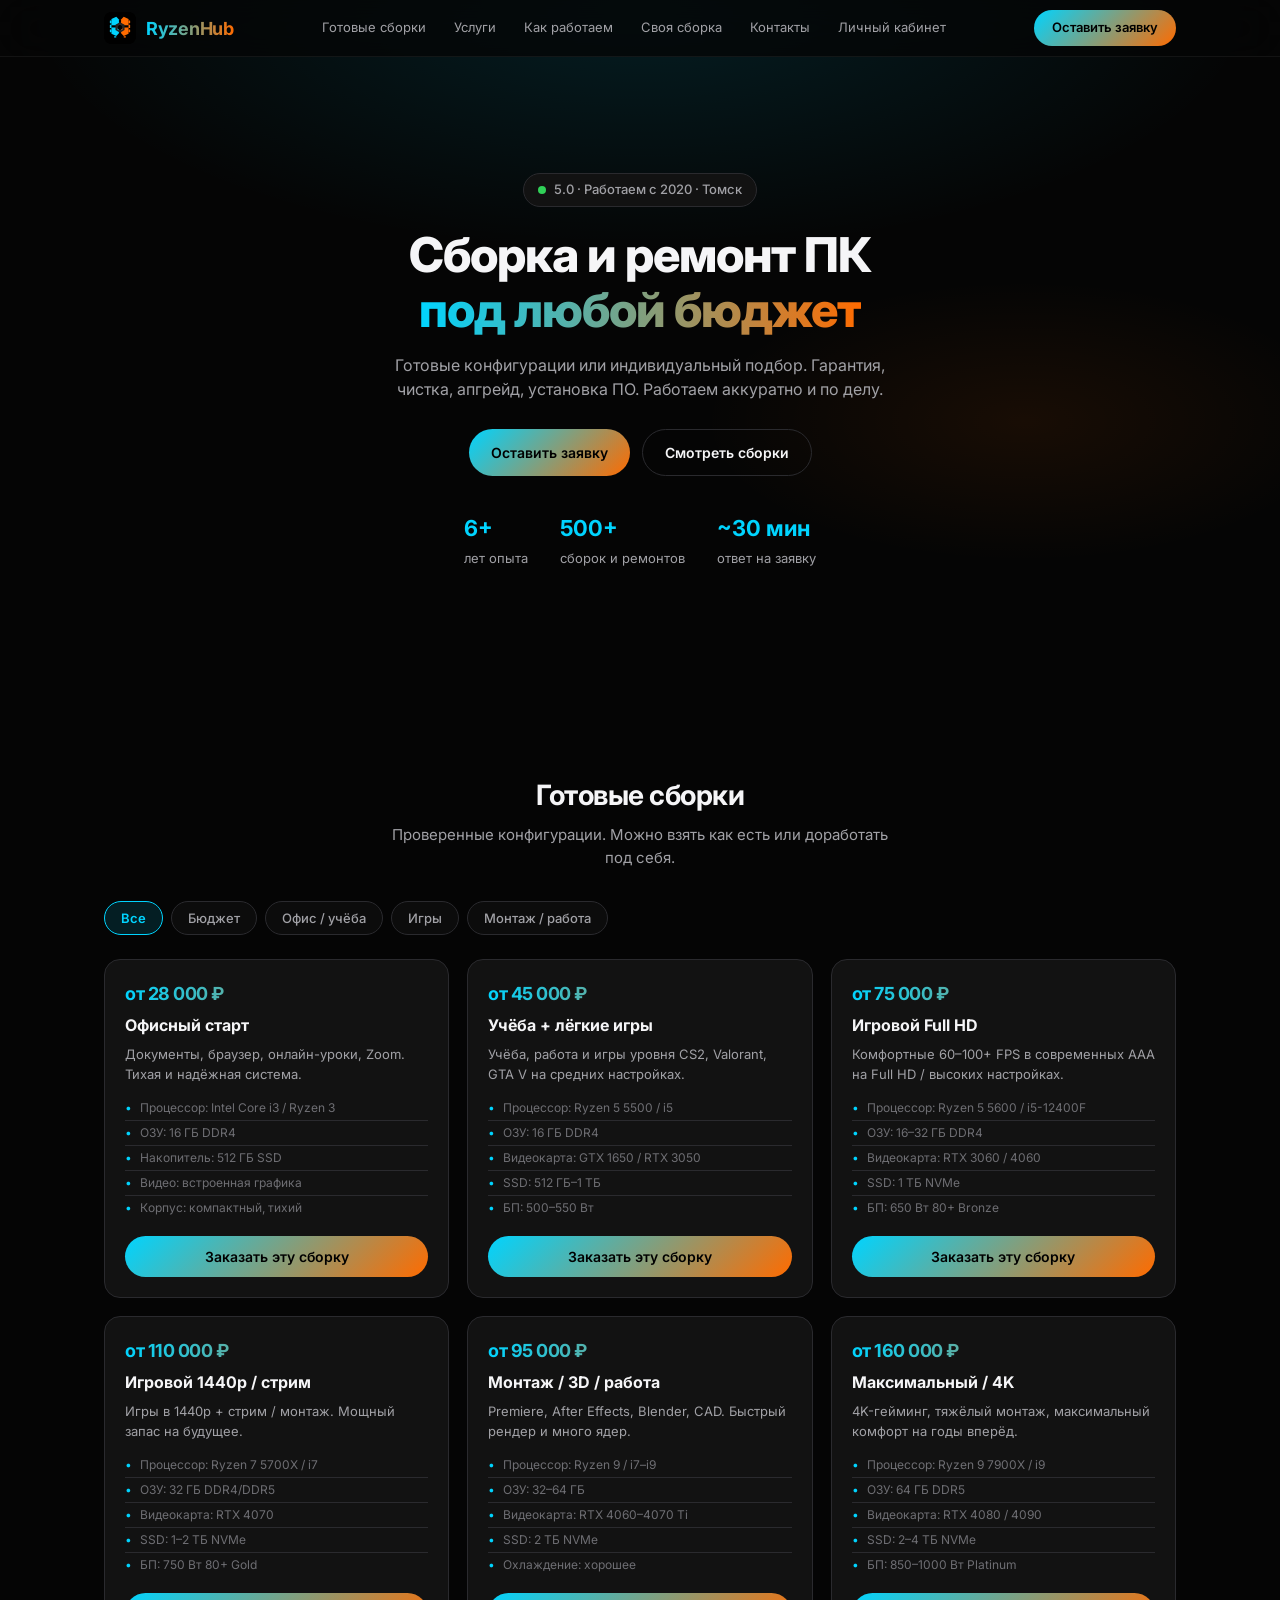
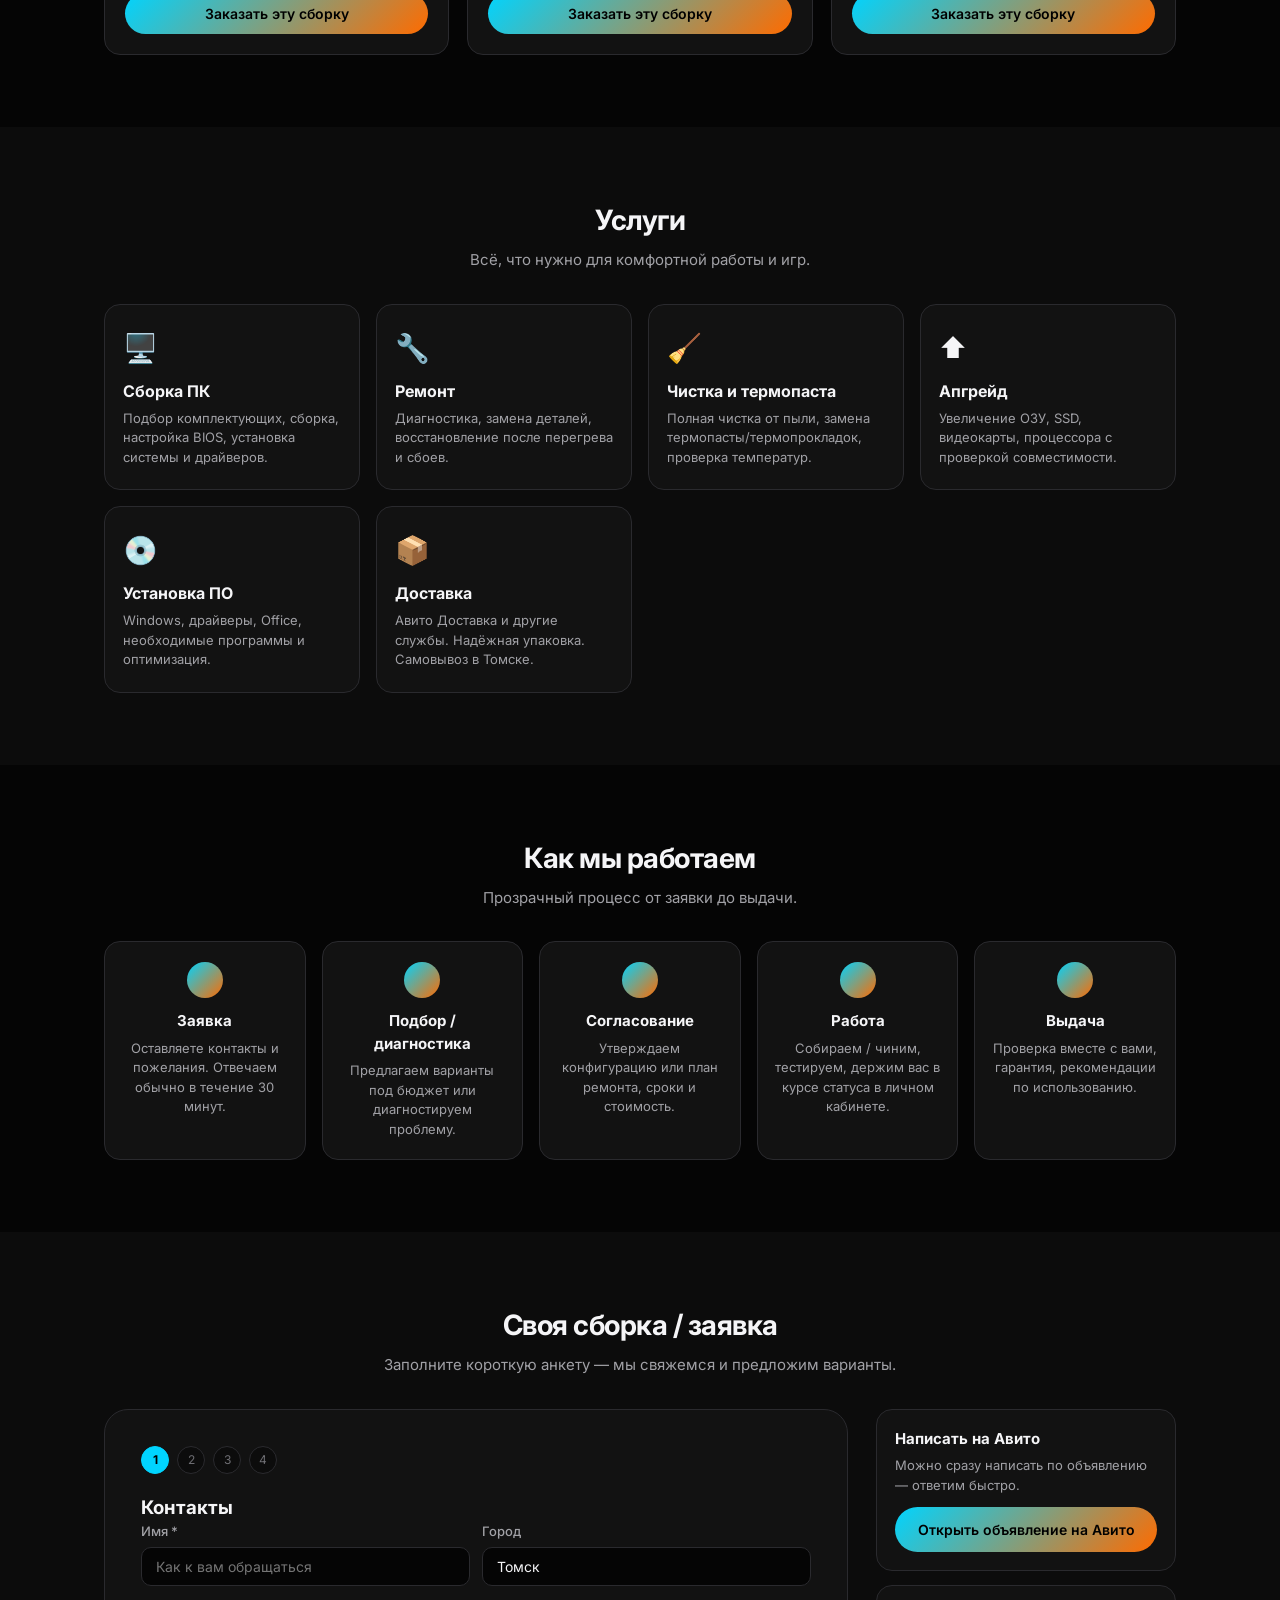
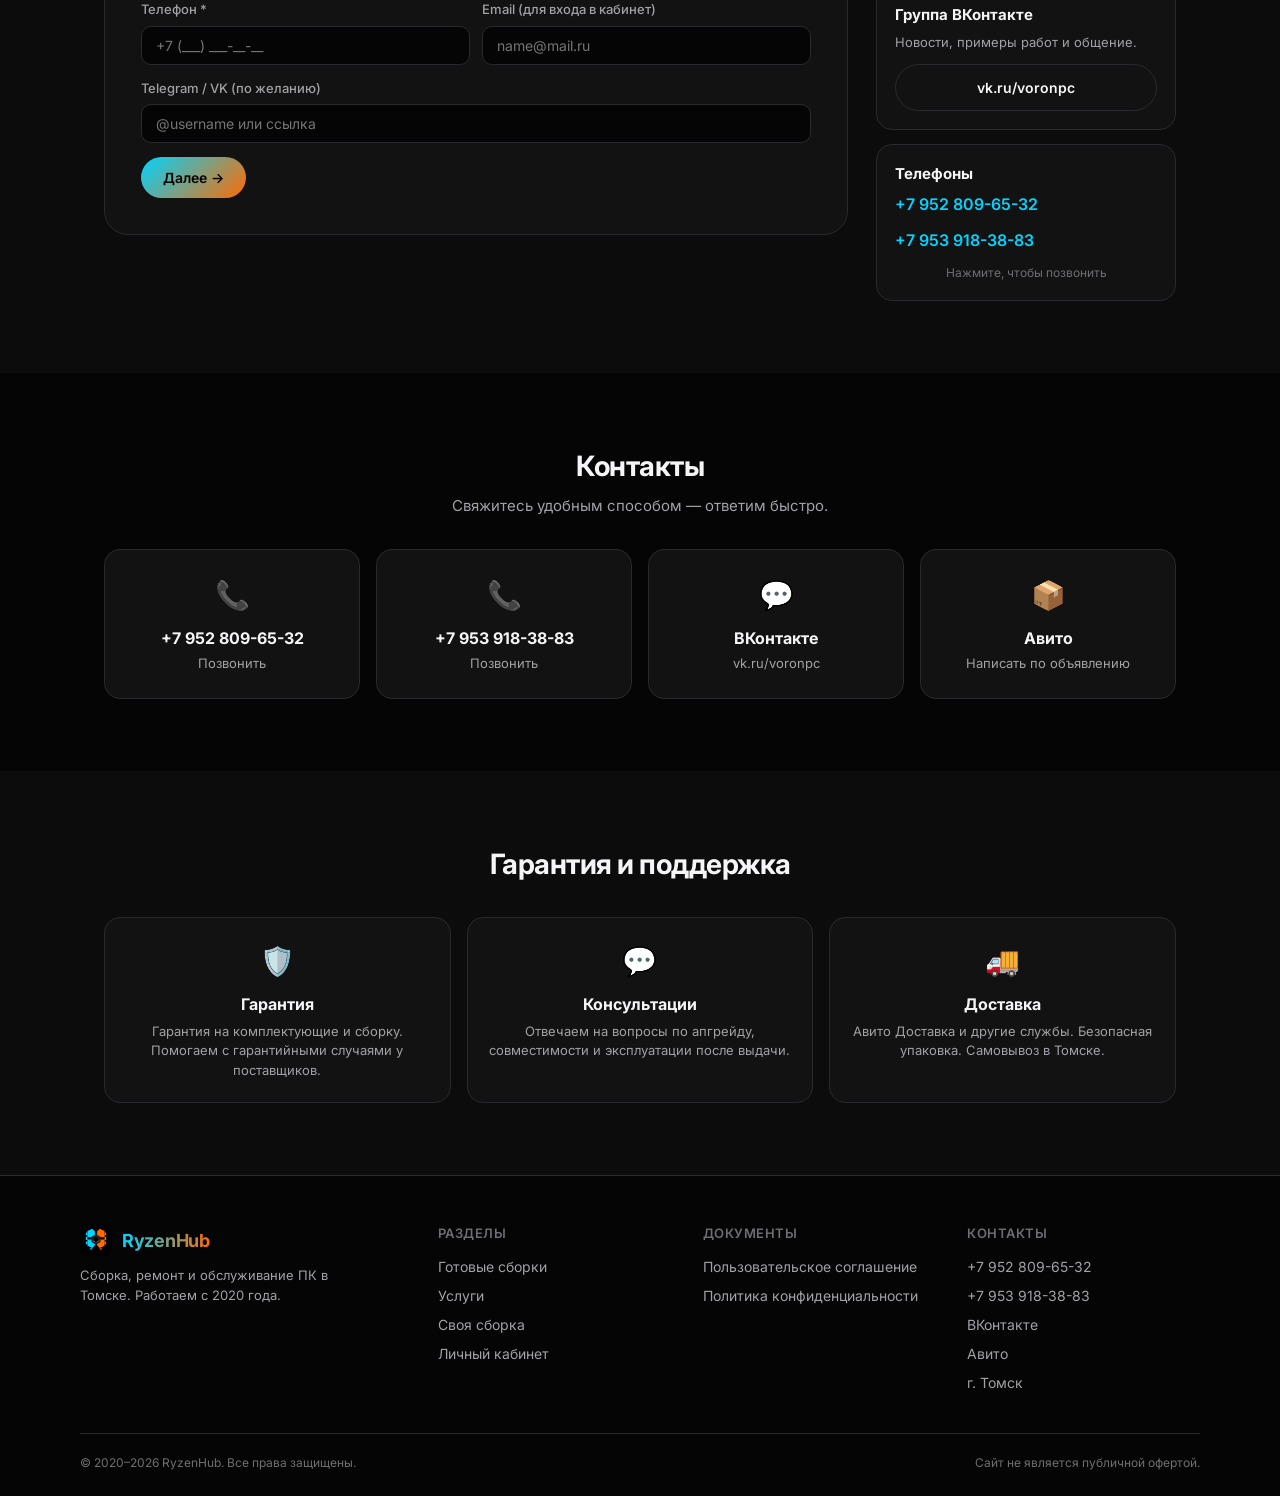
==== commit da035636: "Add files via upload" ====
--- a/index.html
+++ b/index.html
@@ -4,9 +4,9 @@
   <meta charset="UTF-8">
   <meta name="viewport" content="width=device-width, initial-scale=1.0">
   <title>RyzenHub — Сборка и ремонт ПК в Томске | Под любой бюджет</title>
-  <meta name="description" content="Профессиональная сборка, ремонт и обслуживание компьютеров в Томске. Подбор комплектующих, чистка, установка Windows, апгрейд. Гарантия. Работаем с 2012 года.">
+  <meta name="description" content="Профессиональная сборка, ремонт и обслуживание компьютеров в Томске. Подбор комплектующих, чистка, установка Windows, апгрейд. Гарантия. Работаем с 2020 года.">
   <meta property="og:title" content="RyzenHub — Сборка и ремонт ПК">
-  <meta property="og:description" content="Сборка ПК на заказ, ремонт, чистка, апгрейд. Томск и вся Россия.">
+  <meta property="og:description" content="Сборка ПК на заказ, ремонт, чистка, апгрейд. Томск. Работаем с 2020 года.">
   <meta property="og:type" content="website">
   <link rel="preconnect" href="https://fonts.googleapis.com">
   <link href="https://fonts.googleapis.com/css2?family=Inter:wght@300;400;500;600;700;800&display=swap" rel="stylesheet">
@@ -25,7 +25,8 @@
         <a href="#services">Услуги</a>
         <a href="#process">Как работаем</a>
         <a href="#order">Своя сборка</a>
-        <a href="#support">Гарантия</a>
+        <a href="#contacts">Контакты</a>
+        <a href="cabinet.html">Личный кабинет</a>
       </div>
       <a href="#order" class="nav-cta">Оставить заявку</a>
       <button class="mobile-menu-btn" id="mobileMenuBtn" aria-label="Меню">
@@ -37,7 +38,8 @@
       <a href="#services">Услуги</a>
       <a href="#process">Как работаем</a>
       <a href="#order">Своя сборка</a>
-      <a href="#support">Гарантия</a>
+      <a href="#contacts">Контакты</a>
+      <a href="cabinet.html">Личный кабинет</a>
       <a href="#order" class="nav-cta">Оставить заявку</a>
     </div>
   </header>
@@ -47,34 +49,18 @@
     <div class="hero-content">
       <div class="hero-badge">
         <span class="badge-dot"></span>
-        5.0 · Работаем с 2012 · Томск
+        5.0 · Работаем с 2020 · Томск
       </div>
       <h1>Сборка и ремонт ПК<br><span class="gradient-text">под любой бюджет</span></h1>
-      <p class="hero-subtitle">
-        Индивидуальный подбор, профессиональная сборка, ремонт и настройка.
-        От офисных машин до мощных игровых систем. Гарантия и поддержка.
-      </p>
-      <div class="hero-buttons">
-        <a href="#builds" class="btn btn-primary">Готовые сборки</a>
-        <a href="#order" class="btn btn-secondary">Собрать свою</a>
+      <p class="hero-sub">Готовые конфигурации или индивидуальный подбор. Гарантия, чистка, апгрейд, установка ПО. Работаем аккуратно и по делу.</p>
+      <div class="hero-actions">
+        <a href="#order" class="btn btn-primary">Оставить заявку</a>
+        <a href="#builds" class="btn btn-ghost">Смотреть сборки</a>
       </div>
       <div class="hero-stats">
-        <div class="stat">
-          <div class="stat-value">13+</div>
-          <div class="stat-label">лет опыта</div>
-        </div>
-        <div class="stat">
-          <div class="stat-value">700+</div>
-          <div class="stat-label">довольных клиентов</div>
-        </div>
-        <div class="stat">
-          <div class="stat-value">480+</div>
-          <div class="stat-label">сборок с доставкой</div>
-        </div>
-        <div class="stat">
-          <div class="stat-value">~30 мин</div>
-          <div class="stat-label">время ответа</div>
-        </div>
+        <div><strong>6+</strong><span>лет опыта</span></div>
+        <div><strong>500+</strong><span>сборок и ремонтов</span></div>
+        <div><strong>~30 мин</strong><span>ответ на заявку</span></div>
       </div>
     </div>
   </section>
@@ -82,185 +68,115 @@
   <section class="section" id="builds">
     <div class="section-header">
       <h2>Готовые сборки</h2>
-      <p>Проверенные конфигурации под разные задачи. Можно взять как есть или адаптировать под ваш бюджет.</p>
-    </div>
-
-    <div class="builds-filter">
+      <p>Проверенные конфигурации. Можно взять как есть или доработать под себя.</p>
+    </div>
+    <div class="filters">
       <button class="filter-btn active" data-filter="all">Все</button>
-      <button class="filter-btn" data-filter="office">Офис / Учёба</button>
+      <button class="filter-btn" data-filter="budget">Бюджет</button>
+      <button class="filter-btn" data-filter="office">Офис / учёба</button>
       <button class="filter-btn" data-filter="gaming">Игры</button>
-      <button class="filter-btn" data-filter="workstation">Работа / Монтаж</button>
-      <button class="filter-btn" data-filter="budget">Бюджетные</button>
-    </div>
-
+      <button class="filter-btn" data-filter="work">Монтаж / работа</button>
+    </div>
     <div class="builds-grid" id="buildsGrid"></div>
   </section>
 
-  <section class="section" id="services">
-    <div class="section-header">
-      <h2>Наши услуги</h2>
-      <p>Полный спектр работ с компьютерами и ноутбуками. Честные цены, гарантия на все работы.</p>
-    </div>
-
+  <section class="section section-alt" id="services">
+    <div class="section-header">
+      <h2>Услуги</h2>
+      <p>Всё, что нужно для комфортной работы и игр.</p>
+    </div>
     <div class="services-grid">
-      <article class="service-card">
-        <div class="service-img">
-          <img src="https://images.unsplash.com/photo-1593640408182-31c70c8268f5?w=600&q=80" alt="Сборка ПК" loading="lazy">
-        </div>
-        <div class="service-body">
-          <h3>Сборка ПК на заказ</h3>
-          <p>Подберём комплектующие под ваш бюджет и задачи. Собираем, устанавливаем ОС, тестируем, даём гарантию.</p>
-          <ul class="service-list">
-            <li>Подбор конфигурации</li>
-            <li>Сборка и кабель-менеджмент</li>
-            <li>Установка Windows + драйверы</li>
-            <li>Стресс-тесты и настройка</li>
-          </ul>
-          <div class="service-price">от 2 500 ₽</div>
-        </div>
-      </article>
-
-      <article class="service-card">
-        <div class="service-img">
-          <img src="https://images.unsplash.com/photo-1587202372775-e229f172b9d7?w=600&q=80" alt="Ремонт ПК" loading="lazy">
-        </div>
-        <div class="service-body">
-          <h3>Ремонт ПК и ноутбуков</h3>
-          <p>Диагностика и ремонт любой сложности. Замена комплектующих, пайка, восстановление после залития.</p>
-          <ul class="service-list">
-            <li>Бесплатная диагностика*</li>
-            <li>Замена HDD/SSD, ОЗУ, БП</li>
-            <li>Ремонт видеокарт и матплат</li>
-            <li>Восстановление данных</li>
-          </ul>
-          <div class="service-price">от 500 ₽</div>
-        </div>
-      </article>
-
-      <article class="service-card">
-        <div class="service-img">
-          <img src="https://images.unsplash.com/photo-1625842268584-8f3296236761?w=600&q=80" alt="Чистка ПК" loading="lazy">
-        </div>
-        <div class="service-body">
-          <h3>Чистка и обслуживание</h3>
-          <p>Полная чистка от пыли, замена термопасты, оптимизация системы. Компьютер станет тише и холоднее.</p>
-          <ul class="service-list">
-            <li>Чистка системы охлаждения</li>
-            <li>Замена термопасты/термопрокладок</li>
-            <li>Удаление вирусов</li>
-            <li>Оптимизация Windows</li>
-          </ul>
-          <div class="service-price">от 800 ₽</div>
-        </div>
-      </article>
-
-      <article class="service-card">
-        <div class="service-img">
-          <img src="https://images.unsplash.com/photo-1518770660439-4636190af475?w=600&q=80" alt="Апгрейд" loading="lazy">
-        </div>
-        <div class="service-body">
-          <h3>Апгрейд и модернизация</h3>
-          <p>Обновим ваш ПК: добавим память, SSD, видеокарту. Подскажем, что выгоднее — апгрейд или новая сборка.</p>
-          <ul class="service-list">
-            <li>Подбор совместимых деталей</li>
-            <li>Установка и настройка</li>
-            <li>Перенос данных</li>
-            <li>Консультация бесплатно</li>
-          </ul>
-          <div class="service-price">от 1 000 ₽</div>
-        </div>
-      </article>
-
-      <article class="service-card">
-        <div class="service-img">
-          <img src="https://images.unsplash.com/photo-1550751827-4bd374c3f58b?w=600&q=80" alt="ПО" loading="lazy">
-        </div>
-        <div class="service-body">
-          <h3>Установка ПО и настройка</h3>
-          <p>Windows 10/11, драйверы, офисные пакеты, игры, антивирус. Настройка под ваши задачи.</p>
-          <ul class="service-list">
-            <li>Установка ОС с нуля</li>
-            <li>Драйверы и обновления</li>
-            <li>Офис, браузеры, утилиты</li>
-            <li>Настройка BIOS/UEFI</li>
-          </ul>
-          <div class="service-price">от 700 ₽</div>
-        </div>
-      </article>
-
-      <article class="service-card">
-        <div class="service-img">
-          <img src="https://images.unsplash.com/photo-1544197150-b99a576b4d3a?w=600&q=80" alt="Выезд" loading="lazy">
-        </div>
-        <div class="service-body">
-          <h3>Выезд и доставка</h3>
-          <p>Выезд мастера по Томску. Доставка готовых сборок по городу и в регионы через Авито Доставку.</p>
-          <ul class="service-list">
-            <li>Выезд в пределах города</li>
-            <li>Самовывоз в Томске</li>
-            <li>Доставка по России</li>
-            <li>Надёжная упаковка</li>
-          </ul>
-          <div class="service-price">по договорённости</div>
-        </div>
-      </article>
-    </div>
-  </section>
-
-  <section class="section section-dark" id="process">
+      <div class="service-card">
+        <div class="service-icon">🖥️</div>
+        <h3>Сборка ПК</h3>
+        <p>Подбор комплектующих, сборка, настройка BIOS, установка системы и драйверов.</p>
+      </div>
+      <div class="service-card">
+        <div class="service-icon">🔧</div>
+        <h3>Ремонт</h3>
+        <p>Диагностика, замена деталей, восстановление после перегрева и сбоев.</p>
+      </div>
+      <div class="service-card">
+        <div class="service-icon">🧹</div>
+        <h3>Чистка и термопаста</h3>
+        <p>Полная чистка от пыли, замена термопасты/термопрокладок, проверка температур.</p>
+      </div>
+      <div class="service-card">
+        <div class="service-icon">⬆️</div>
+        <h3>Апгрейд</h3>
+        <p>Увеличение ОЗУ, SSD, видеокарты, процессора с проверкой совместимости.</p>
+      </div>
+      <div class="service-card">
+        <div class="service-icon">💿</div>
+        <h3>Установка ПО</h3>
+        <p>Windows, драйверы, Office, необходимые программы и оптимизация.</p>
+      </div>
+      <div class="service-card">
+        <div class="service-icon">📦</div>
+        <h3>Доставка</h3>
+        <p>Авито Доставка и другие службы. Надёжная упаковка. Самовывоз в Томске.</p>
+      </div>
+    </div>
+  </section>
+
+  <section class="section" id="process">
     <div class="section-header">
       <h2>Как мы работаем</h2>
-      <p>Прозрачный процесс от заявки до готового компьютера</p>
-    </div>
-    <div class="process-grid">
-      <div class="process-step">
-        <div class="process-num">01</div>
+      <p>Прозрачный процесс от заявки до выдачи.</p>
+    </div>
+    <div class="process-steps">
+      <div class="process-item">
+        <div class="process-num">1</div>
         <h3>Заявка</h3>
-        <p>Оставляете заявку на сайте или пишете в Авито. Указываете задачи, бюджет и город.</p>
-      </div>
-      <div class="process-step">
-        <div class="process-num">02</div>
-        <h3>Подбор</h3>
-        <p>Составляем конфигурацию или план ремонта, согласовываем с вами все детали и сроки.</p>
-      </div>
-      <div class="process-step">
-        <div class="process-num">03</div>
+        <p>Оставляете контакты и пожелания. Отвечаем обычно в течение 30 минут.</p>
+      </div>
+      <div class="process-item">
+        <div class="process-num">2</div>
+        <h3>Подбор / диагностика</h3>
+        <p>Предлагаем варианты под бюджет или диагностируем проблему.</p>
+      </div>
+      <div class="process-item">
+        <div class="process-num">3</div>
+        <h3>Согласование</h3>
+        <p>Утверждаем конфигурацию или план ремонта, сроки и стоимость.</p>
+      </div>
+      <div class="process-item">
+        <div class="process-num">4</div>
         <h3>Работа</h3>
-        <p>Собираем / ремонтируем, устанавливаем систему, тестируем стабильность под нагрузкой.</p>
-      </div>
-      <div class="process-step">
-        <div class="process-num">04</div>
+        <p>Собираем / чиним, тестируем, держим вас в курсе статуса в личном кабинете.</p>
+      </div>
+      <div class="process-item">
+        <div class="process-num">5</div>
         <h3>Выдача</h3>
-        <p>Самовывоз в Томске или доставка. Гарантия на работы и комплектующие. Остаёмся на связи.</p>
-      </div>
-    </div>
-  </section>
-
-  <section class="section" id="order">
-    <div class="section-header">
-      <h2>Своя сборка или услуга</h2>
-      <p>Выберите готовую выше или опишите задачу — подберём конфигурацию под бюджет. Ответ ~30 мин.</p>
-    </div>
-
-    <div class="form-container">
-      <form id="orderForm" class="order-form">
-        <div class="form-progress">
-          <div class="progress-step active" data-step="1">1. Контакты</div>
-          <div class="progress-step" data-step="2">2. Услуга</div>
-          <div class="progress-step" data-step="3">3. Детали</div>
-          <div class="progress-step" data-step="4">4. Готово</div>
-        </div>
-
-        <div class="form-step active" data-step="1">
-          <h3>Контактные данные</h3>
+        <p>Проверка вместе с вами, гарантия, рекомендации по использованию.</p>
+      </div>
+    </div>
+  </section>
+
+  <section class="section section-alt" id="order">
+    <div class="section-header">
+      <h2>Своя сборка / заявка</h2>
+      <p>Заполните короткую анкету — мы свяжемся и предложим варианты.</p>
+    </div>
+    <div class="order-layout">
+      <form class="order-form" id="orderForm" onsubmit="return false;">
+        <div class="step-indicator">
+          <span class="current">1</span>
+          <span>2</span>
+          <span>3</span>
+          <span>4</span>
+        </div>
+
+        <div class="order-step active" id="step1">
+          <h3>Контакты</h3>
           <div class="form-row">
             <div class="form-group">
               <label for="name">Имя *</label>
               <input type="text" id="name" name="name" placeholder="Как к вам обращаться" required>
             </div>
             <div class="form-group">
-              <label for="city">Город *</label>
-              <input type="text" id="city" name="city" placeholder="Томск, Москва..." required>
+              <label for="city">Город</label>
+              <input type="text" id="city" name="city" placeholder="Томск" value="Томск">
             </div>
           </div>
           <div class="form-row">
@@ -269,133 +185,132 @@
               <input type="tel" id="phone" name="phone" placeholder="+7 (___) ___-__-__" required>
             </div>
             <div class="form-group">
-              <label for="telegram">Telegram / VK</label>
-              <input type="text" id="telegram" name="telegram" placeholder="@username или ссылка">
-            </div>
+              <label for="email">Email (для входа в кабинет)</label>
+              <input type="email" id="email" name="email" placeholder="name@mail.ru">
+            </div>
+          </div>
+          <div class="form-group">
+            <label for="telegram">Telegram / VK (по желанию)</label>
+            <input type="text" id="telegram" name="telegram" placeholder="@username или ссылка">
+          </div>
+          <button type="button" class="btn btn-primary" id="toStep2">Далее →</button>
+        </div>
+
+        <div class="order-step" id="step2">
+          <h3>Что нужно?</h3>
+          <div class="checkbox-grid">
+            <label class="check-item"><input type="checkbox" name="service" value="Сборка ПК"> Сборка ПК</label>
+            <label class="check-item"><input type="checkbox" name="service" value="Ремонт"> Ремонт</label>
+            <label class="check-item"><input type="checkbox" name="service" value="Чистка"> Чистка / термопаста</label>
+            <label class="check-item"><input type="checkbox" name="service" value="Апгрейд"> Апгрейд</label>
+            <label class="check-item"><input type="checkbox" name="service" value="Установка ПО"> Установка ПО</label>
+            <label class="check-item"><input type="checkbox" name="service" value="Консультация"> Консультация</label>
           </div>
           <div class="form-actions">
-            <button type="button" class="btn btn-primary next-step">Далее →</button>
-          </div>
-        </div>
-
-        <div class="form-step" data-step="2">
-          <h3>Какая услуга нужна?</h3>
-          <p class="form-hint">Можно выбрать несколько</p>
-          <div class="purpose-grid">
-            <label class="purpose-card">
-              <input type="checkbox" name="service" value="assembly">
-              <div class="purpose-content">
-                <span class="purpose-icon">🖥️</span>
-                <span class="purpose-title">Сборка ПК</span>
-              </div>
-            </label>
-            <label class="purpose-card">
-              <input type="checkbox" name="service" value="repair">
-              <div class="purpose-content">
-                <span class="purpose-icon">🔧</span>
-                <span class="purpose-title">Ремонт</span>
-              </div>
-            </label>
-            <label class="purpose-card">
-              <input type="checkbox" name="service" value="cleaning">
-              <div class="purpose-content">
-                <span class="purpose-icon">💨</span>
-                <span class="purpose-title">Чистка</span>
-              </div>
-            </label>
-            <label class="purpose-card">
-              <input type="checkbox" name="service" value="upgrade">
-              <div class="purpose-content">
-                <span class="purpose-icon">⬆️</span>
-                <span class="purpose-title">Апгрейд</span>
-              </div>
-            </label>
-            <label class="purpose-card">
-              <input type="checkbox" name="service" value="software">
-              <div class="purpose-content">
-                <span class="purpose-icon">💿</span>
-                <span class="purpose-title">Установка ПО</span>
-              </div>
-            </label>
-            <label class="purpose-card">
-              <input type="checkbox" name="service" value="other">
-              <div class="purpose-content">
-                <span class="purpose-icon">💬</span>
-                <span class="purpose-title">Другое</span>
-              </div>
-            </label>
+            <button type="button" class="btn btn-ghost" id="backTo1">← Назад</button>
+            <button type="button" class="btn btn-primary" id="toStep3">Далее →</button>
+          </div>
+        </div>
+
+        <div class="order-step" id="step3">
+          <h3>Бюджет и детали</h3>
+          <div class="form-group">
+            <label for="budget">Бюджет</label>
+            <select id="budget" name="budget">
+              <option value="до 40 000 ₽">до 40 000 ₽</option>
+              <option value="40–70 000 ₽">40–70 000 ₽</option>
+              <option value="70–110 000 ₽">70–110 000 ₽</option>
+              <option value="110–160 000 ₽">110–160 000 ₽</option>
+              <option value="от 160 000 ₽">от 160 000 ₽</option>
+              <option value="Ремонт / без сборки">Ремонт / без сборки</option>
+              <option value="Пока не знаю">Пока не знаю</option>
+            </select>
+          </div>
+          <div class="form-group">
+            <label for="details">Пожелания / описание проблемы</label>
+            <textarea id="details" name="details" rows="4" placeholder="Игры, программы, симптомы неисправности..."></textarea>
           </div>
           <div class="form-actions">
-            <button type="button" class="btn btn-secondary prev-step">← Назад</button>
-            <button type="button" class="btn btn-primary next-step">Далее →</button>
-          </div>
-        </div>
-
-        <div class="form-step" data-step="3">
-          <h3>Детали и бюджет</h3>
-          <div class="form-group">
-            <label for="budget">Ориентировочный бюджет (₽)</label>
-            <div class="budget-options">
-              <label class="budget-option"><input type="radio" name="budget" value="до 30 000"><span>до 30 000</span></label>
-              <label class="budget-option"><input type="radio" name="budget" value="30–50 000"><span>30–50 000</span></label>
-              <label class="budget-option"><input type="radio" name="budget" value="50–80 000"><span>50–80 000</span></label>
-              <label class="budget-option"><input type="radio" name="budget" value="80–120 000"><span>80–120 000</span></label>
-              <label class="budget-option"><input type="radio" name="budget" value="120–200 000"><span>120–200 000</span></label>
-              <label class="budget-option"><input type="radio" name="budget" value="от 200 000"><span>от 200 000</span></label>
-            </div>
-          </div>
-          <div class="form-group">
-            <label for="details">Описание задачи / пожелания</label>
-            <textarea id="details" name="details" rows="4" placeholder="Для чего нужен ПК, какие игры/программы, сроки, цвет корпуса, тихая система..."></textarea>
-          </div>
-          <div class="form-actions">
-            <button type="button" class="btn btn-secondary prev-step">← Назад</button>
-            <button type="submit" class="btn btn-primary">Отправить заявку</button>
-          </div>
-        </div>
-
-        <div class="form-step" data-step="4">
-          <div class="success-message">
+            <button type="button" class="btn btn-ghost" id="backTo2">← Назад</button>
+            <button type="button" class="btn btn-primary" id="submitOrder">Отправить заявку</button>
+          </div>
+        </div>
+
+        <div class="order-step" id="step4">
+          <div class="success-box">
             <div class="success-icon">✓</div>
             <h3>Заявка принята!</h3>
-            <p>Мы свяжемся с вами в ближайшее время (обычно в течение 30 минут в рабочее время).</p>
-            <p class="success-id">Номер заявки: <strong id="orderId"></strong></p>
-            <div class="success-actions">
-              <a href="https://www.avito.ru/brands/89dc113e21b44dd1eb09e5841e2e9100" target="_blank" rel="noopener" class="btn btn-primary">Профиль на Авито</a>
-              <button type="button" class="btn btn-secondary" id="newOrderBtn">Новая заявка</button>
-            </div>
+            <p>Номер заявки: <strong id="orderId">—</strong></p>
+            <p>Мы свяжемся с вами в ближайшее время.</p>
+            <div id="credBox" class="cred-box" style="display:none;">
+              <p><strong>Создан личный кабинет</strong></p>
+              <p>Логин: <code id="credLogin"></code></p>
+              <p>Временный пароль: <code id="credPass"></code></p>
+              <p class="cred-hint">При первом входе система попросит сменить пароль. Сохраните данные.</p>
+              <a href="cabinet.html" class="btn btn-primary btn-block" style="margin-top:12px;">Войти в кабинет</a>
+            </div>
+            <button type="button" class="btn btn-ghost" id="newOrderBtn" style="margin-top:16px;">Новая заявка</button>
           </div>
         </div>
       </form>
 
-      <div class="orders-side">
+      <aside class="order-aside">
         <div class="side-card">
-          <h3>Или напишите напрямую</h3>
-          <p>Быстрее всего ответим в Авито или Telegram.</p>
-          <a href="https://www.avito.ru/brands/89dc113e21b44dd1eb09e5841e2e9100" target="_blank" rel="noopener" class="btn btn-primary btn-block">Открыть Авито</a>
-          <p class="side-note">Томск · Ответ ~30 минут</p>
-        </div>
-        <div class="side-card side-admin">
-          <p class="admin-hint">Админка для владельца</p>
-          <a href="admin.html" class="btn btn-small">Войти в админку</a>
-        </div>
-      </div>
-    </div>
-  </section>
-
-  <section class="section section-dark" id="support">
-    <div class="section-header">
-      <h2>Поддержка и гарантия</h2>
-      <p>Мы остаёмся на связи после покупки</p>
+          <h4>Написать на Авито</h4>
+          <p>Можно сразу написать по объявлению — ответим быстро.</p>
+          <a href="https://www.avito.ru/tomsk/predlozheniya_uslug/remont_i_sborka_pk_8341329276?utm_campaign=native&utm_medium=item_page_android&utm_source=soc_sharing_seller" target="_blank" rel="noopener" class="btn btn-primary btn-block">Открыть объявление на Авито</a>
+        </div>
+        <div class="side-card">
+          <h4>Группа ВКонтакте</h4>
+          <p>Новости, примеры работ и общение.</p>
+          <a href="https://vk.ru/voronpc" target="_blank" rel="noopener" class="btn btn-ghost btn-block">vk.ru/voronpc</a>
+        </div>
+        <div class="side-card">
+          <h4>Телефоны</h4>
+          <p><a href="tel:+79528096532" class="phone-link">+7 952 809-65-32</a></p>
+          <p><a href="tel:+79539183883" class="phone-link">+7 953 918-38-83</a></p>
+          <p class="side-note">Нажмите, чтобы позвонить</p>
+        </div>
+      </aside>
+    </div>
+  </section>
+
+  <section class="section" id="contacts">
+    <div class="section-header">
+      <h2>Контакты</h2>
+      <p>Свяжитесь удобным способом — ответим быстро.</p>
+    </div>
+    <div class="contacts-grid">
+      <a href="tel:+79528096532" class="contact-card">
+        <div class="contact-icon">📞</div>
+        <h3>+7 952 809-65-32</h3>
+        <p>Позвонить</p>
+      </a>
+      <a href="tel:+79539183883" class="contact-card">
+        <div class="contact-icon">📞</div>
+        <h3>+7 953 918-38-83</h3>
+        <p>Позвонить</p>
+      </a>
+      <a href="https://vk.ru/voronpc" target="_blank" rel="noopener" class="contact-card">
+        <div class="contact-icon">💬</div>
+        <h3>ВКонтакте</h3>
+        <p>vk.ru/voronpc</p>
+      </a>
+      <a href="https://www.avito.ru/tomsk/predlozheniya_uslug/remont_i_sborka_pk_8341329276?utm_campaign=native&utm_medium=item_page_android&utm_source=soc_sharing_seller" target="_blank" rel="noopener" class="contact-card">
+        <div class="contact-icon">📦</div>
+        <h3>Авито</h3>
+        <p>Написать по объявлению</p>
+      </a>
+    </div>
+  </section>
+
+  <section class="section section-alt" id="support">
+    <div class="section-header">
+      <h2>Гарантия и поддержка</h2>
     </div>
     <div class="support-grid">
       <div class="support-item">
-        <div class="support-icon">🛠️</div>
-        <h3>Настройка и ПО</h3>
-        <p>Устанавливаем Windows, драйверы, базовый софт. Оптимизируем систему под ваши задачи.</p>
-      </div>
-      <div class="support-item">
-        <div class="support-icon">📦</div>
+        <div class="support-icon">🛡️</div>
         <h3>Гарантия</h3>
         <p>Гарантия на комплектующие и сборку. Помогаем с гарантийными случаями у поставщиков.</p>
       </div>
@@ -419,30 +334,31 @@
           <img src="logo.svg" alt="RyzenHub" class="logo-img" onerror="this.style.display='none'">
           <span class="logo-text">RyzenHub</span>
         </a>
-        <p>Сборка, ремонт и обслуживание ПК в Томске. Работаем с 2012 года.</p>
+        <p>Сборка, ремонт и обслуживание ПК в Томске. Работаем с 2020 года.</p>
       </div>
       <div class="footer-links">
         <h4>Разделы</h4>
         <a href="#builds">Готовые сборки</a>
         <a href="#services">Услуги</a>
         <a href="#order">Своя сборка</a>
-        <a href="#support">Гарантия</a>
+        <a href="cabinet.html">Личный кабинет</a>
       </div>
       <div class="footer-links">
         <h4>Документы</h4>
         <a href="agreement.html">Пользовательское соглашение</a>
         <a href="privacy.html">Политика конфиденциальности</a>
-        <a href="admin.html">Админ-панель</a>
       </div>
       <div class="footer-links">
         <h4>Контакты</h4>
-        <a href="https://www.avito.ru/brands/89dc113e21b44dd1eb09e5841e2e9100" target="_blank" rel="noopener">Авито-профиль</a>
+        <a href="tel:+79528096532">+7 952 809-65-32</a>
+        <a href="tel:+79539183883">+7 953 918-38-83</a>
+        <a href="https://vk.ru/voronpc" target="_blank" rel="noopener">ВКонтакте</a>
+        <a href="https://www.avito.ru/tomsk/predlozheniya_uslug/remont_i_sborka_pk_8341329276" target="_blank" rel="noopener">Авито</a>
         <p>г. Томск</p>
-        <p>Ответ ~30 мин</p>
       </div>
     </div>
     <div class="footer-bottom">
-      <p>© 2012–2026 RyzenHub. Все права защищены.</p>
+      <p>© 2020–2026 RyzenHub. Все права защищены.</p>
       <p>Сайт не является публичной офертой.</p>
     </div>
   </footer>
--- a/styles.css
+++ b/styles.css
@@ -1075,3 +1075,316 @@
 @media (max-width: 768px) {
   .builds-grid { grid-template-columns: 1fr; }
 }
+
+/* ===== Extra for contacts & cabinet ===== */
+.phone-link {
+  color: var(--accent);
+  font-weight: 600;
+  font-size: 16px;
+}
+.phone-link:hover { text-decoration: underline; }
+
+.contacts-grid {
+  display: grid;
+  grid-template-columns: repeat(auto-fit, minmax(200px, 1fr));
+  gap: 16px;
+}
+.contact-card {
+  background: var(--bg-card);
+  border: 1px solid var(--border);
+  border-radius: var(--radius);
+  padding: 24px 18px;
+  text-align: center;
+  transition: border-color var(--transition), transform var(--transition);
+}
+.contact-card:hover {
+  border-color: var(--accent);
+  transform: translateY(-2px);
+}
+.contact-icon { font-size: 28px; margin-bottom: 10px; }
+.contact-card h3 { font-size: 16px; margin-bottom: 4px; }
+.contact-card p { font-size: 13px; color: var(--text-secondary); }
+
+.cred-box {
+  background: var(--accent-soft);
+  border: 1px solid rgba(0,212,255,.25);
+  border-radius: 12px;
+  padding: 16px;
+  margin-top: 16px;
+  text-align: left;
+  font-size: 14px;
+}
+.cred-box code {
+  background: var(--bg);
+  padding: 2px 8px;
+  border-radius: 6px;
+  font-family: ui-monospace, monospace;
+  color: var(--accent);
+}
+.cred-hint { font-size: 12px; color: var(--text-secondary); margin-top: 8px; }
+
+.side-note { font-size: 12px; color: var(--text-tertiary); margin-top: 4px; }
+
+.form-actions { display: flex; gap: 10px; margin-top: 16px; flex-wrap: wrap; }
+
+.btn-block { width: 100%; text-align: center; }
+.btn-small { padding: 6px 14px; font-size: 13px; }
+
+/* Process steps */
+.process-steps {
+  display: grid;
+  grid-template-columns: repeat(auto-fit, minmax(160px, 1fr));
+  gap: 16px;
+}
+.process-item {
+  background: var(--bg-card);
+  border: 1px solid var(--border);
+  border-radius: var(--radius);
+  padding: 20px 16px;
+  text-align: center;
+}
+.process-num {
+  width: 36px; height: 36px;
+  border-radius: 50%;
+  background: linear-gradient(135deg, var(--accent), var(--accent-2));
+  color: #000;
+  font-weight: 700;
+  display: flex; align-items: center; justify-content: center;
+  margin: 0 auto 12px;
+}
+.process-item h3 { font-size: 15px; margin-bottom: 6px; }
+.process-item p { font-size: 13px; color: var(--text-secondary); }
+
+/* Hero stats */
+.hero-stats {
+  display: flex; gap: 32px; margin-top: 36px; flex-wrap: wrap;
+}
+.hero-stats div { text-align: left; }
+.hero-stats strong { display: block; font-size: 22px; color: var(--accent); }
+.hero-stats span { font-size: 13px; color: var(--text-secondary); }
+
+.order-aside { display: flex; flex-direction: column; gap: 14px; }
+.side-card {
+  background: var(--bg-card);
+  border: 1px solid var(--border);
+  border-radius: var(--radius);
+  padding: 18px;
+}
+.side-card h4 { font-size: 15px; margin-bottom: 6px; }
+.side-card p { font-size: 13px; color: var(--text-secondary); margin-bottom: 12px; }
+
+.order-layout {
+  display: grid;
+  grid-template-columns: 1fr 300px;
+  gap: 28px;
+  align-items: start;
+}
+@media (max-width: 800px) {
+  .order-layout { grid-template-columns: 1fr; }
+}
+
+.checkbox-grid {
+  display: grid;
+  grid-template-columns: 1fr 1fr;
+  gap: 10px;
+  margin-bottom: 16px;
+}
+.check-item {
+  display: flex; align-items: center; gap: 8px;
+  padding: 10px 12px;
+  background: var(--bg-elevated);
+  border: 1px solid var(--border);
+  border-radius: 10px;
+  font-size: 14px;
+  cursor: pointer;
+}
+.check-item:has(input:checked) {
+  border-color: var(--accent);
+  background: var(--accent-soft);
+}
+.check-item input { accent-color: var(--accent); }
+
+.success-box { text-align: center; padding: 20px 0; }
+.success-icon {
+  width: 56px; height: 56px; border-radius: 50%;
+  background: var(--success); color: #000;
+  font-size: 28px; font-weight: 700;
+  display: flex; align-items: center; justify-content: center;
+  margin: 0 auto 16px;
+}
+
+.step-indicator {
+  display: flex; gap: 8px; margin-bottom: 20px;
+}
+.step-indicator span {
+  width: 28px; height: 28px; border-radius: 50%;
+  background: var(--bg-elevated); border: 1px solid var(--border);
+  display: flex; align-items: center; justify-content: center;
+  font-size: 12px; color: var(--text-tertiary);
+}
+.step-indicator span.current {
+  background: var(--accent); color: #000; border-color: var(--accent); font-weight: 700;
+}
+.step-indicator span.done {
+  background: var(--success); color: #000; border-color: var(--success);
+}
+.order-step { display: none; }
+.order-step.active { display: block; }
+
+.form-row { display: grid; grid-template-columns: 1fr 1fr; gap: 12px; }
+@media (max-width: 500px) { .form-row { grid-template-columns: 1fr; } .checkbox-grid { grid-template-columns: 1fr; } }
+
+.form-group { margin-bottom: 14px; }
+.form-group label { display: block; font-size: 13px; color: var(--text-secondary); margin-bottom: 6px; }
+.form-group input, .form-group select, .form-group textarea {
+  width: 100%; padding: 10px 14px;
+  background: var(--bg); border: 1px solid var(--border);
+  border-radius: 10px; color: var(--text); font-size: 14px;
+  font-family: inherit;
+}
+.form-group input:focus, .form-group select:focus, .form-group textarea:focus {
+  outline: none; border-color: var(--accent);
+}
+
+.filters { display: flex; gap: 8px; flex-wrap: wrap; margin-bottom: 24px; }
+.filter-btn {
+  padding: 8px 16px; border-radius: 999px;
+  background: var(--bg-elevated); border: 1px solid var(--border);
+  color: var(--text-secondary); font-size: 13px; cursor: pointer;
+}
+.filter-btn.active, .filter-btn:hover {
+  background: var(--accent-soft); border-color: var(--accent); color: var(--accent);
+}
+
+.builds-grid {
+  display: grid;
+  grid-template-columns: repeat(auto-fill, minmax(280px, 1fr));
+  gap: 18px;
+}
+.build-card {
+  background: var(--bg-card); border: 1px solid var(--border);
+  border-radius: var(--radius); padding: 20px;
+  display: flex; flex-direction: column;
+}
+.build-price { font-size: 18px; font-weight: 700; color: var(--accent); margin-bottom: 6px; }
+.build-card h3 { font-size: 16px; margin-bottom: 8px; }
+.build-desc { font-size: 13px; color: var(--text-secondary); margin-bottom: 12px; flex-grow: 1; }
+.build-specs { list-style: none; font-size: 12px; color: var(--text-tertiary); margin-bottom: 16px; }
+.build-specs li { padding: 3px 0; border-bottom: 1px solid var(--border); }
+.build-specs li:last-child { border-bottom: none; }
+
+.services-grid {
+  display: grid;
+  grid-template-columns: repeat(auto-fill, minmax(240px, 1fr));
+  gap: 16px;
+}
+.service-card {
+  background: var(--bg-card); border: 1px solid var(--border);
+  border-radius: var(--radius); padding: 22px 18px;
+}
+.service-icon { font-size: 28px; margin-bottom: 10px; }
+.service-card h3 { font-size: 16px; margin-bottom: 6px; }
+.service-card p { font-size: 13px; color: var(--text-secondary); }
+
+.support-grid {
+  display: grid;
+  grid-template-columns: repeat(auto-fit, minmax(220px, 1fr));
+  gap: 16px;
+}
+.support-item {
+  background: var(--bg-card); border: 1px solid var(--border);
+  border-radius: var(--radius); padding: 22px 18px; text-align: center;
+}
+.support-icon { font-size: 28px; margin-bottom: 10px; }
+.support-item h3 { font-size: 16px; margin-bottom: 6px; }
+.support-item p { font-size: 13px; color: var(--text-secondary); }
+
+.section { padding: 72px 24px; max-width: 1120px; margin: 0 auto; }
+.section-alt { background: var(--bg-elevated); max-width: none; padding-left: max(24px, calc((100% - 1120px) / 2 + 24px)); padding-right: max(24px, calc((100% - 1120px) / 2 + 24px)); }
+.section-header { margin-bottom: 32px; }
+.section-header h2 { font-size: 28px; margin-bottom: 8px; letter-spacing: -0.5px; }
+.section-header p { color: var(--text-secondary); font-size: 15px; }
+
+.hero {
+  position: relative; min-height: 78vh;
+  display: flex; align-items: center; justify-content: center;
+  padding: 100px 24px 60px; overflow: hidden;
+}
+.hero-bg {
+  position: absolute; inset: 0;
+  background: radial-gradient(ellipse 80% 60% at 50% 0%, rgba(0,212,255,.12), transparent 60%),
+              radial-gradient(ellipse 50% 40% at 80% 60%, rgba(255,107,0,.08), transparent 50%);
+}
+.hero-content { position: relative; max-width: 720px; text-align: center; }
+.hero-badge {
+  display: inline-flex; align-items: center; gap: 8px;
+  background: var(--bg-card); border: 1px solid var(--border);
+  padding: 6px 14px; border-radius: 999px; font-size: 13px;
+  color: var(--text-secondary); margin-bottom: 20px;
+}
+.badge-dot { width: 8px; height: 8px; border-radius: 50%; background: var(--success); }
+.hero h1 { font-size: clamp(32px, 5vw, 48px); line-height: 1.15; letter-spacing: -1px; margin-bottom: 16px; }
+.gradient-text {
+  background: linear-gradient(90deg, var(--accent), var(--accent-2));
+  -webkit-background-clip: text; -webkit-text-fill-color: transparent; background-clip: text;
+}
+.hero-sub { font-size: 16px; color: var(--text-secondary); max-width: 520px; margin: 0 auto 28px; }
+.hero-actions { display: flex; gap: 12px; justify-content: center; flex-wrap: wrap; }
+
+.btn {
+  display: inline-flex; align-items: center; justify-content: center;
+  padding: 12px 22px; border-radius: var(--radius-full);
+  font-size: 14px; font-weight: 600; border: none; cursor: pointer;
+  transition: transform var(--transition), opacity var(--transition);
+  font-family: inherit;
+}
+.btn:hover { transform: translateY(-1px); }
+.btn-primary {
+  background: linear-gradient(135deg, var(--accent), var(--accent-2));
+  color: #000;
+}
+.btn-ghost {
+  background: transparent; border: 1px solid var(--border);
+  color: var(--text);
+}
+.btn-ghost:hover { border-color: var(--text-secondary); }
+
+.footer {
+  border-top: 1px solid var(--border);
+  padding: 48px 24px 24px;
+  background: var(--bg);
+}
+.footer-inner {
+  max-width: 1120px; margin: 0 auto;
+  display: grid; grid-template-columns: 1.4fr 1fr 1fr 1fr; gap: 32px;
+}
+.footer-brand p { font-size: 13px; color: var(--text-secondary); margin-top: 10px; max-width: 260px; }
+.footer-links h4 { font-size: 13px; margin-bottom: 12px; color: var(--text-tertiary); text-transform: uppercase; letter-spacing: 0.5px; }
+.footer-links a, .footer-links p { display: block; font-size: 14px; color: var(--text-secondary); margin-bottom: 8px; }
+.footer-links a:hover { color: var(--text); }
+.footer-bottom {
+  max-width: 1120px; margin: 32px auto 0; padding-top: 20px;
+  border-top: 1px solid var(--border);
+  display: flex; justify-content: space-between; flex-wrap: wrap; gap: 8px;
+  font-size: 12px; color: var(--text-tertiary);
+}
+@media (max-width: 700px) {
+  .footer-inner { grid-template-columns: 1fr 1fr; }
+  .nav-links { display: none; }
+  .mobile-menu-btn { display: flex; }
+}
+.mobile-menu-btn {
+  display: none; flex-direction: column; gap: 5px;
+  background: none; border: none; cursor: pointer; padding: 8px;
+}
+.mobile-menu-btn span {
+  width: 22px; height: 2px; background: var(--text); border-radius: 1px;
+}
+.mobile-menu {
+  display: none; flex-direction: column; gap: 12px;
+  padding: 16px 24px 24px; background: var(--bg-elevated);
+  border-bottom: 1px solid var(--border);
+}
+.mobile-menu.open { display: flex; }
+.mobile-menu a { font-size: 15px; color: var(--text-secondary); }
+.mobile-menu a:hover { color: var(--text); }
